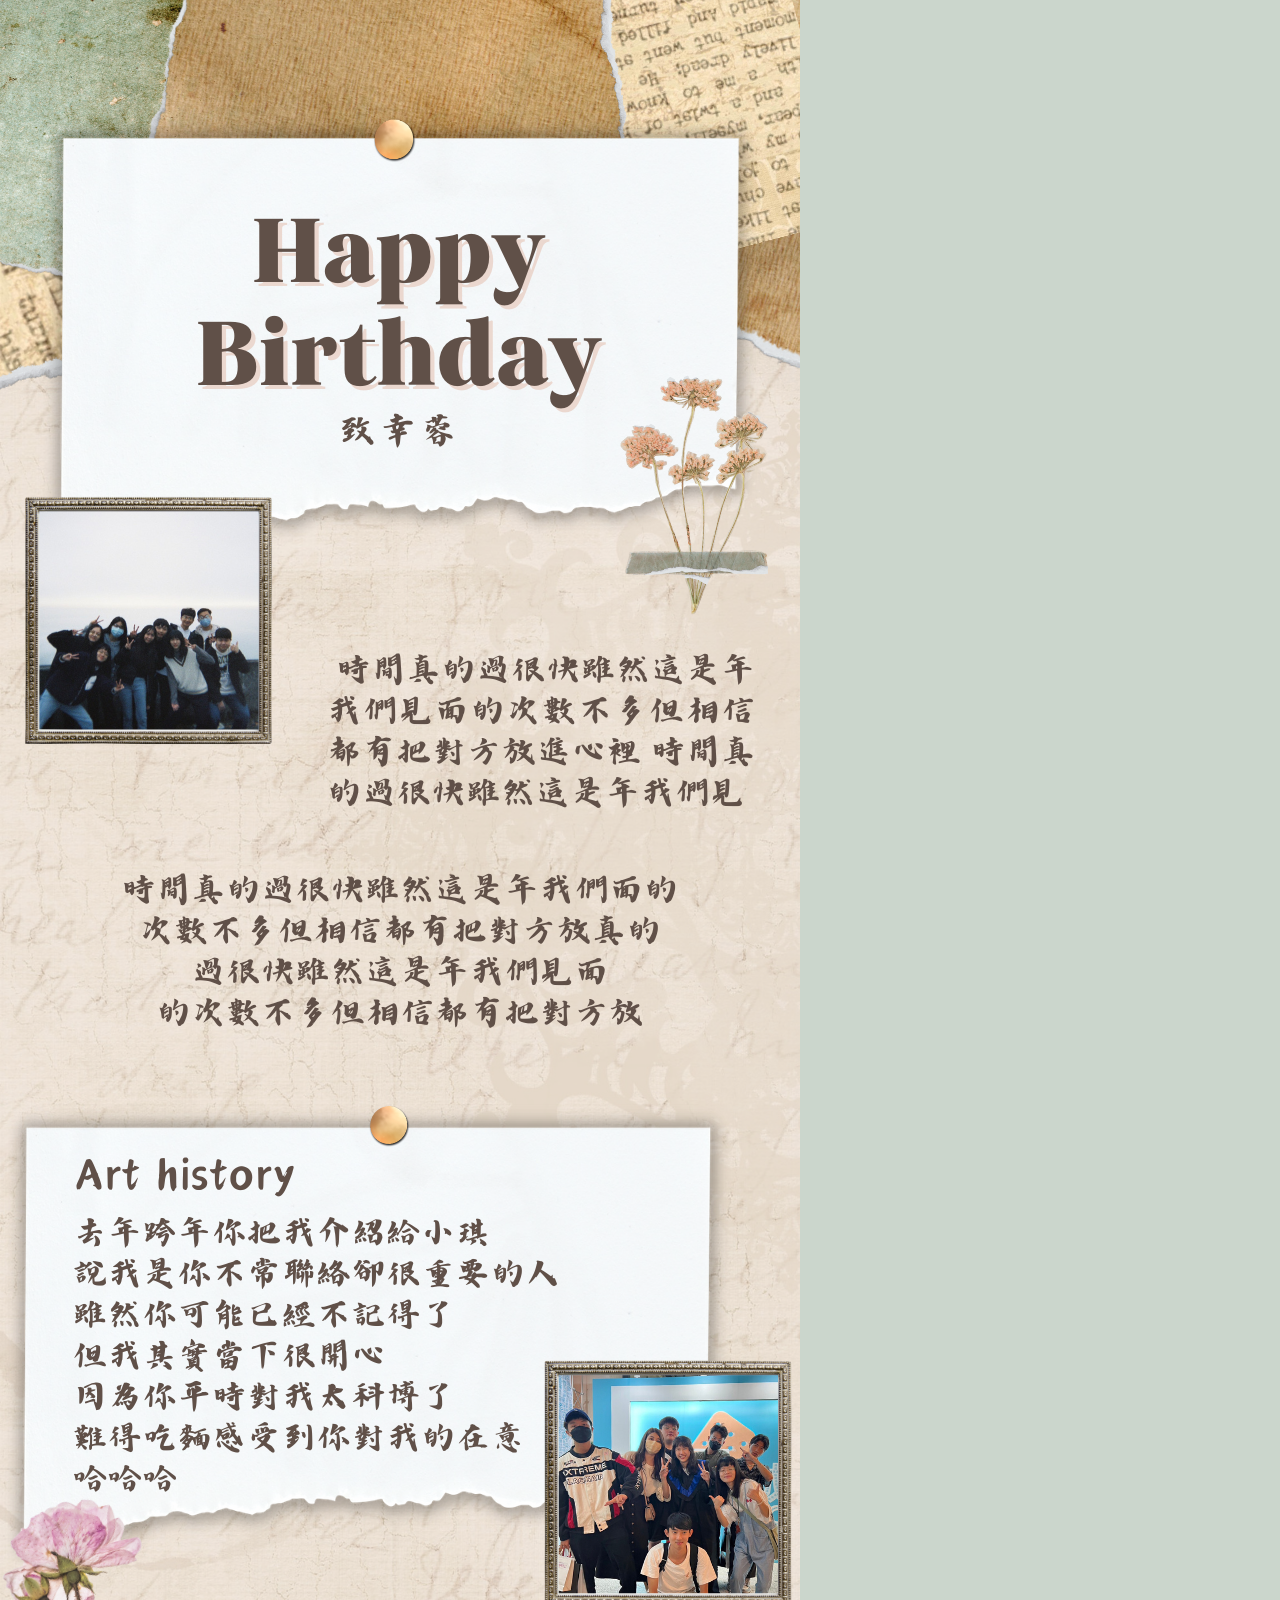
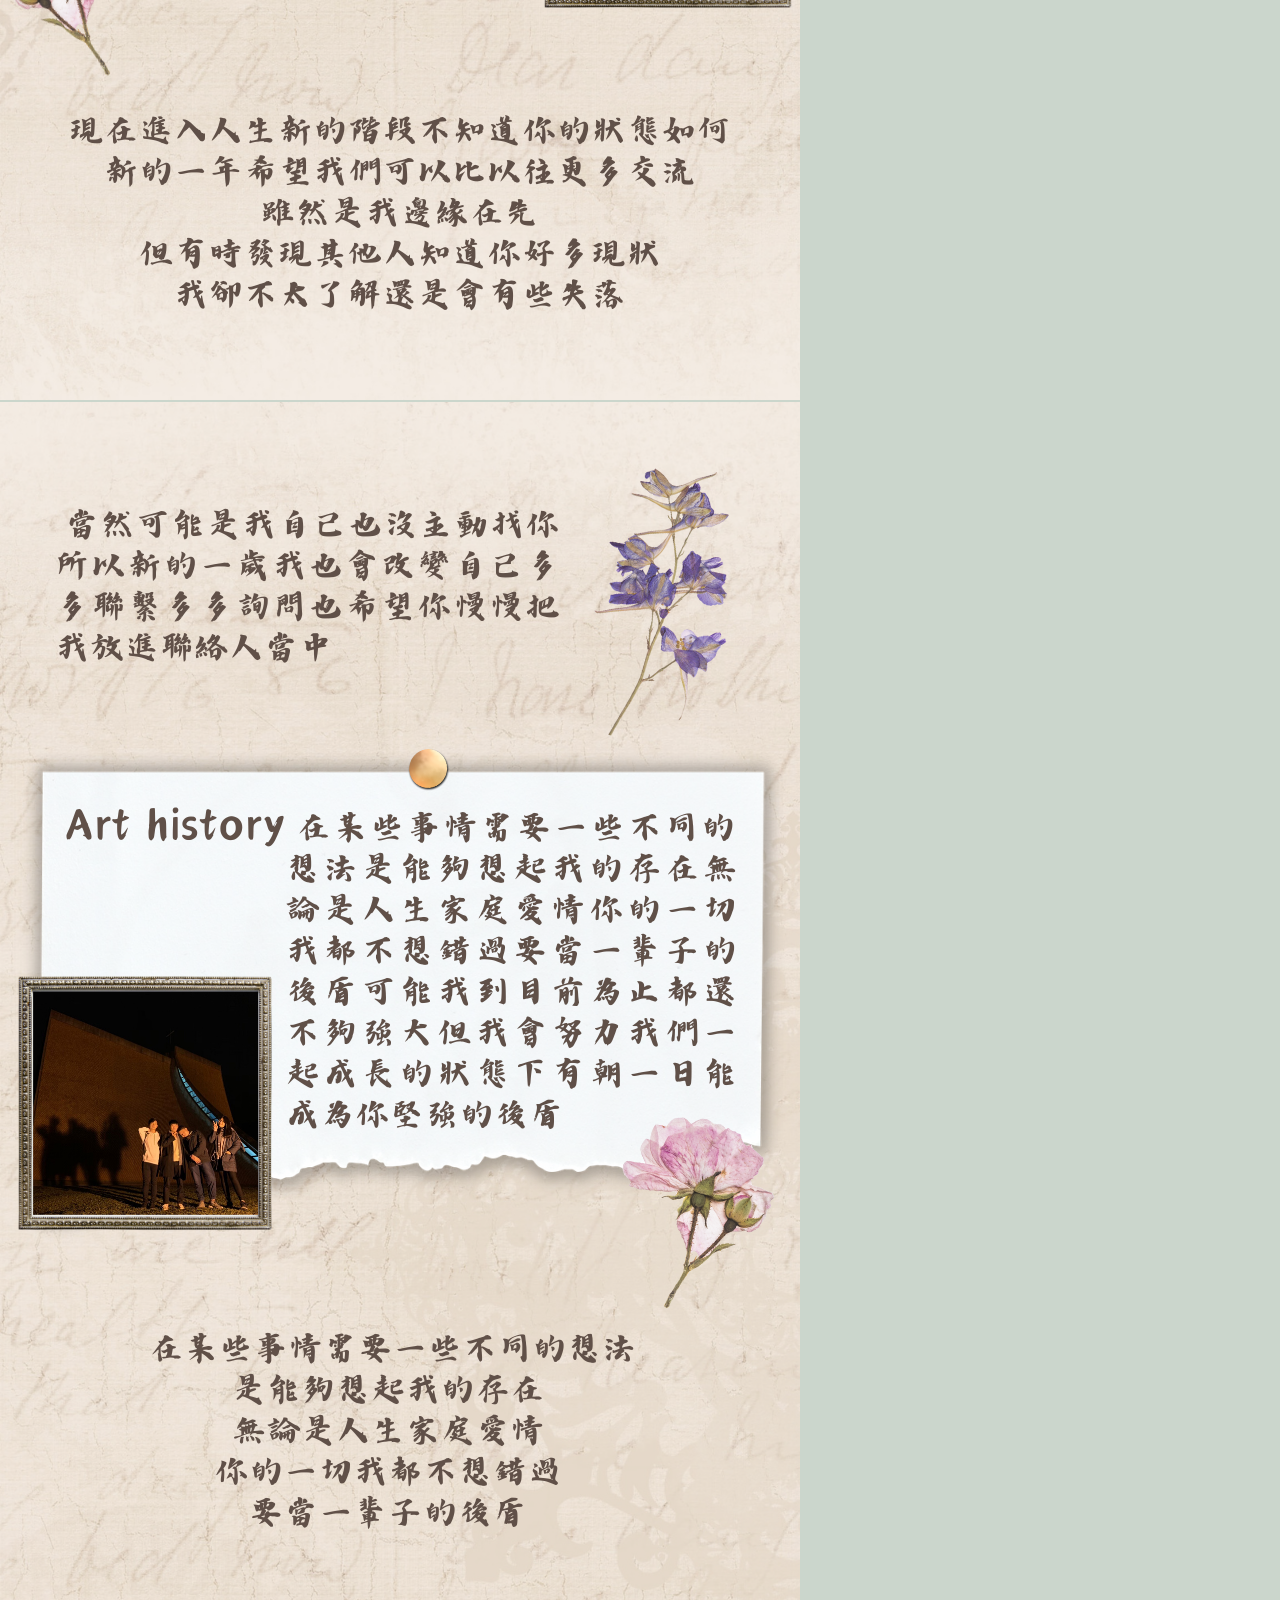
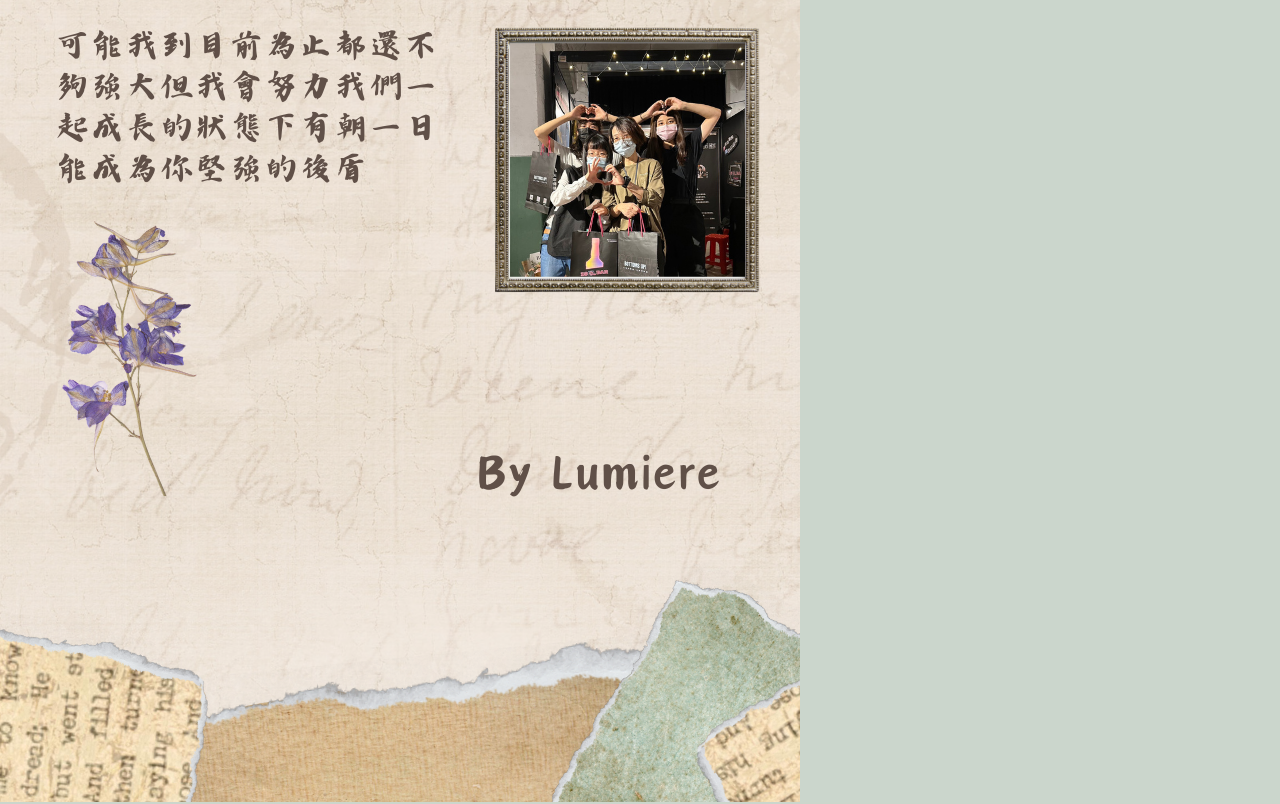
==== html/happybirthday.html @ ceff7206 "Add files via upload" ====
<!DOCTYPE html>
<html lang="en">
<head>
    <meta charset="UTF-8">
    <meta name="viewport" content="width=device-width, initial-scale=1.0">
    <title>生日快樂！</title>
    <link rel="stylesheet" href="../css/style.css">
</head>
<body>
    <div class="a35">
        <img src="../image/2.png" alt="">
        <img src="../image/3.png" alt="">
    </div>
</body>
</html>
---- css/style.css ----
@import url('https://fonts.googleapis.com/css2?family=Ma+Shan+Zheng&display=swap');
*{
    margin: 0;
	padding: 0;
	box-sizing: border-box;
	scroll-behavior: smooth;
	text-decoration: none;
	list-style: none;
    background-color: #cbd6cc;
    font-family: 'Ma Shan Zheng', cursive;
}
.main a{
    display: block;
	width: 320px;
	height: 200px;
	background-color: #849c92;
	position: absolute;
	left: 50%;
	top: 50%;
	-webkit-transform: translate(-50%,-50%);
	    -ms-transform: translate(-50%,-50%);
	        transform: translate(-50%,-50%);
    border-radius: 8px;
    box-shadow: 0px 0px 25px #687b73;
    overflow: hidden;
}
.main a .top{
    width: 320px;
    height: 40px;
    background-color: #e8ede5;
    position: relative;
}
.main a .top::after{
    content: '';
    width: 0;
    height: 0;
    display: block;
    border-left: 160px solid transparent;
    border-top: 100px solid #e8ede5;
    border-right: 160px solid transparent;
    position: absolute;
    bottom: -99px;
    left: 0;
}
/* happybirthday */
.a35{
    width: 100%;
}
.a35 img{
    object-fit:cover
}
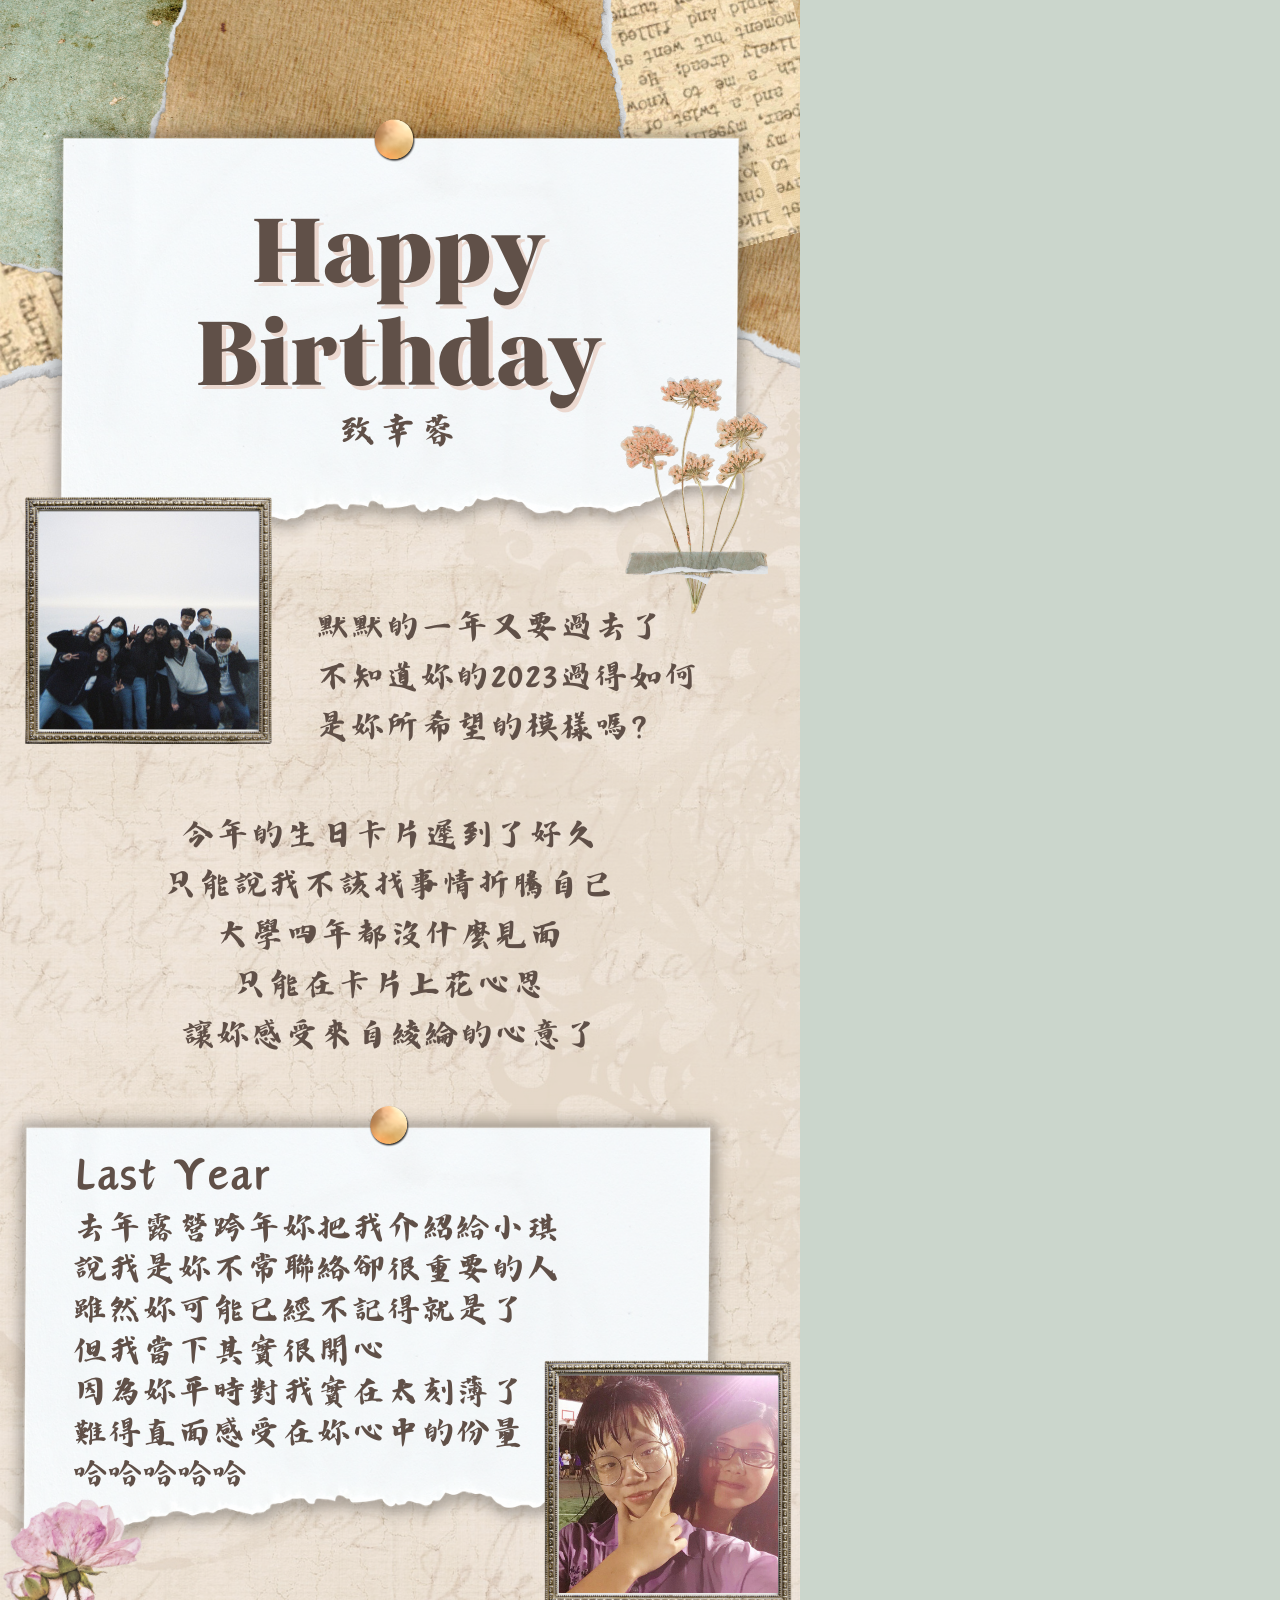
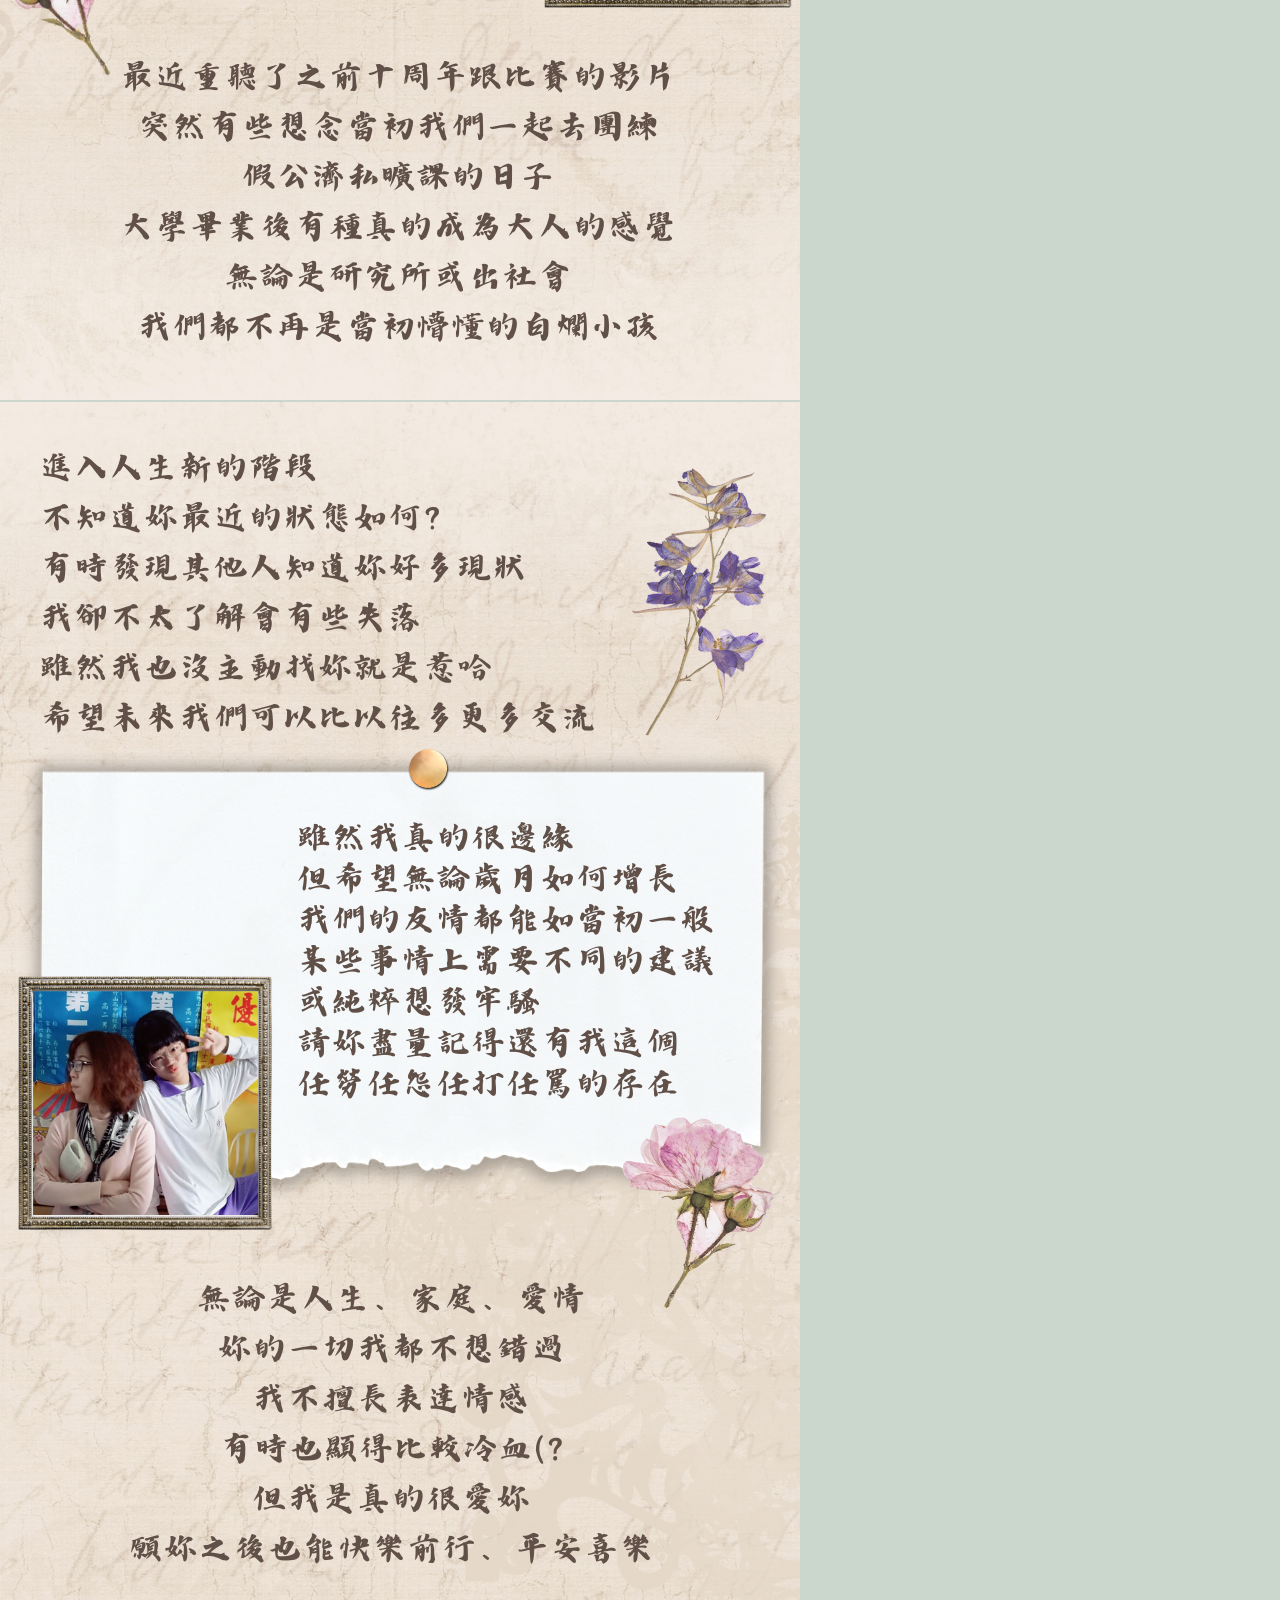
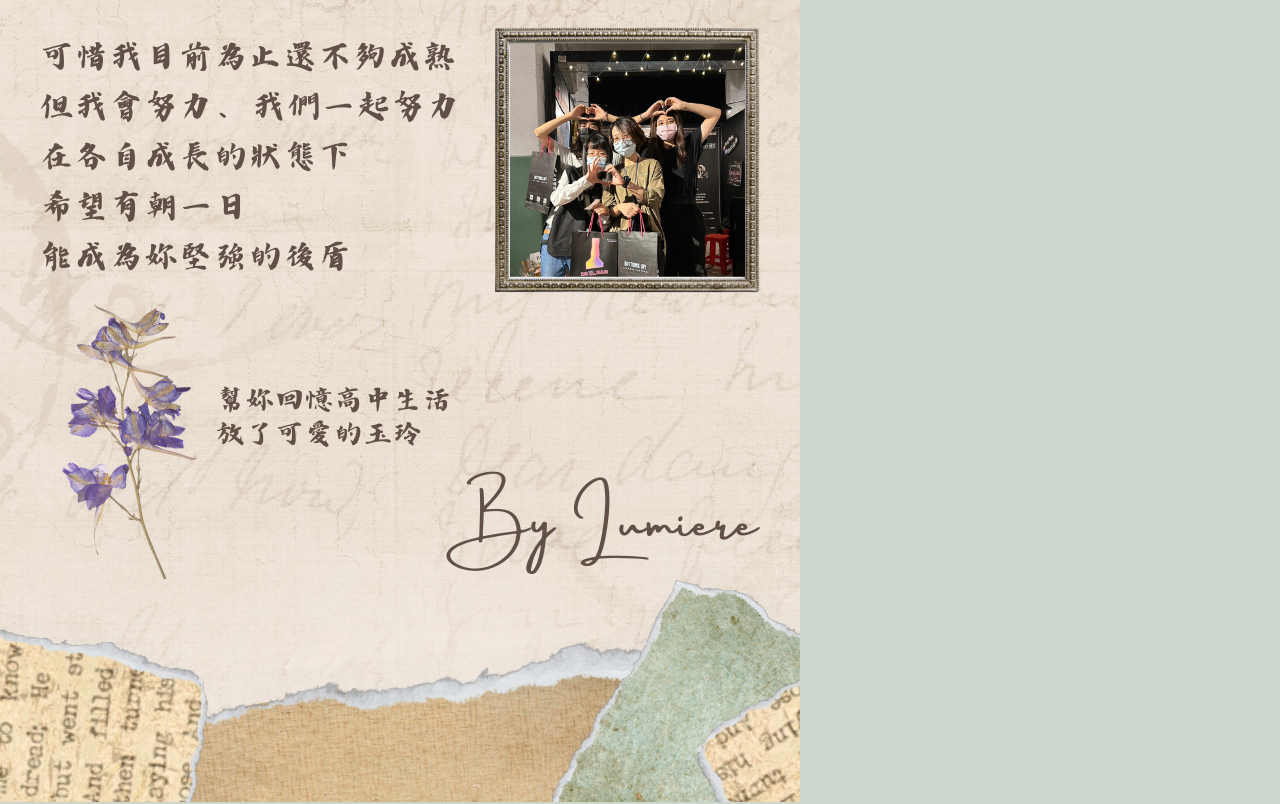
==== commit cf45c684: "Update happybirthday.html" ====
--- a/html/happybirthday.html
+++ b/html/happybirthday.html
@@ -8,8 +8,8 @@
 </head>
 <body>
     <div class="a35">
-        <img src="../image/2.png" alt="">
-        <img src="../image/3.png" alt="">
+        <img src="../image/4.png" alt="">
+        <img src="../image/5.png" alt="">
     </div>
 </body>
-</html>+</html>
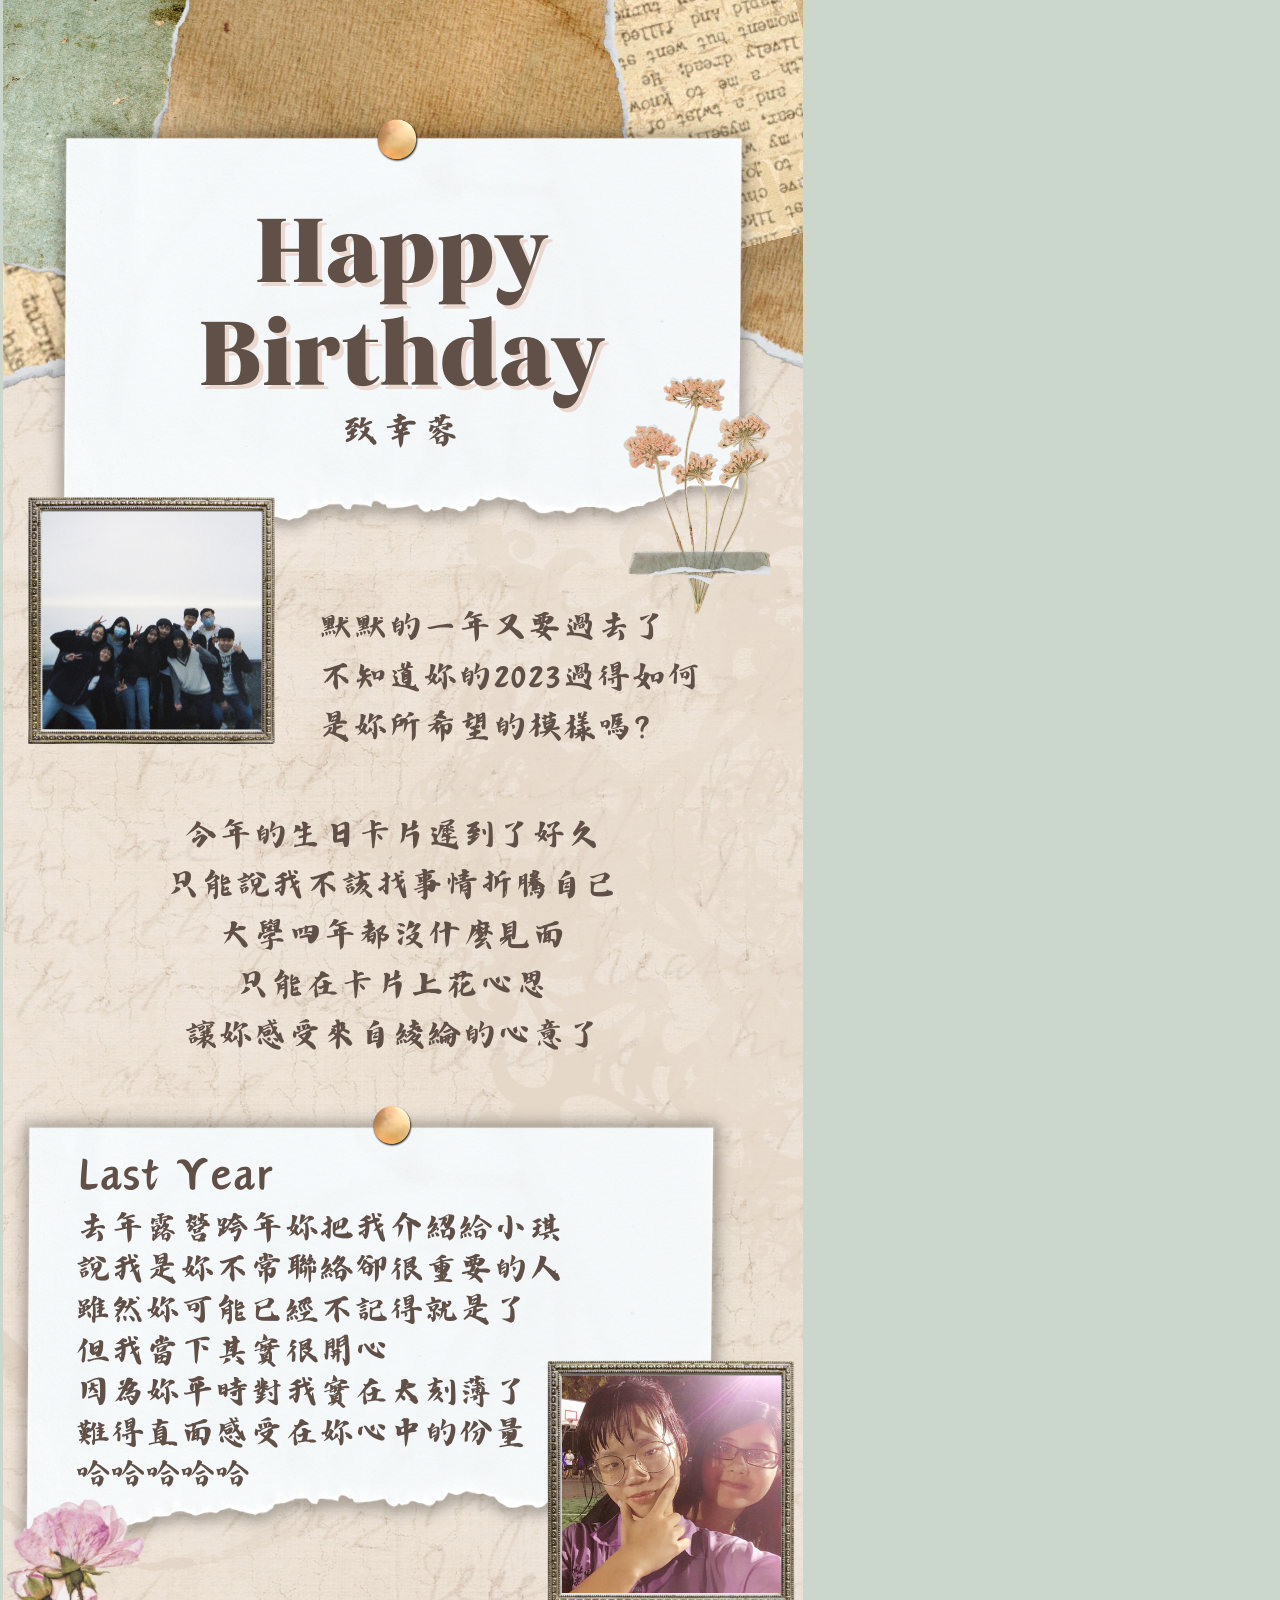
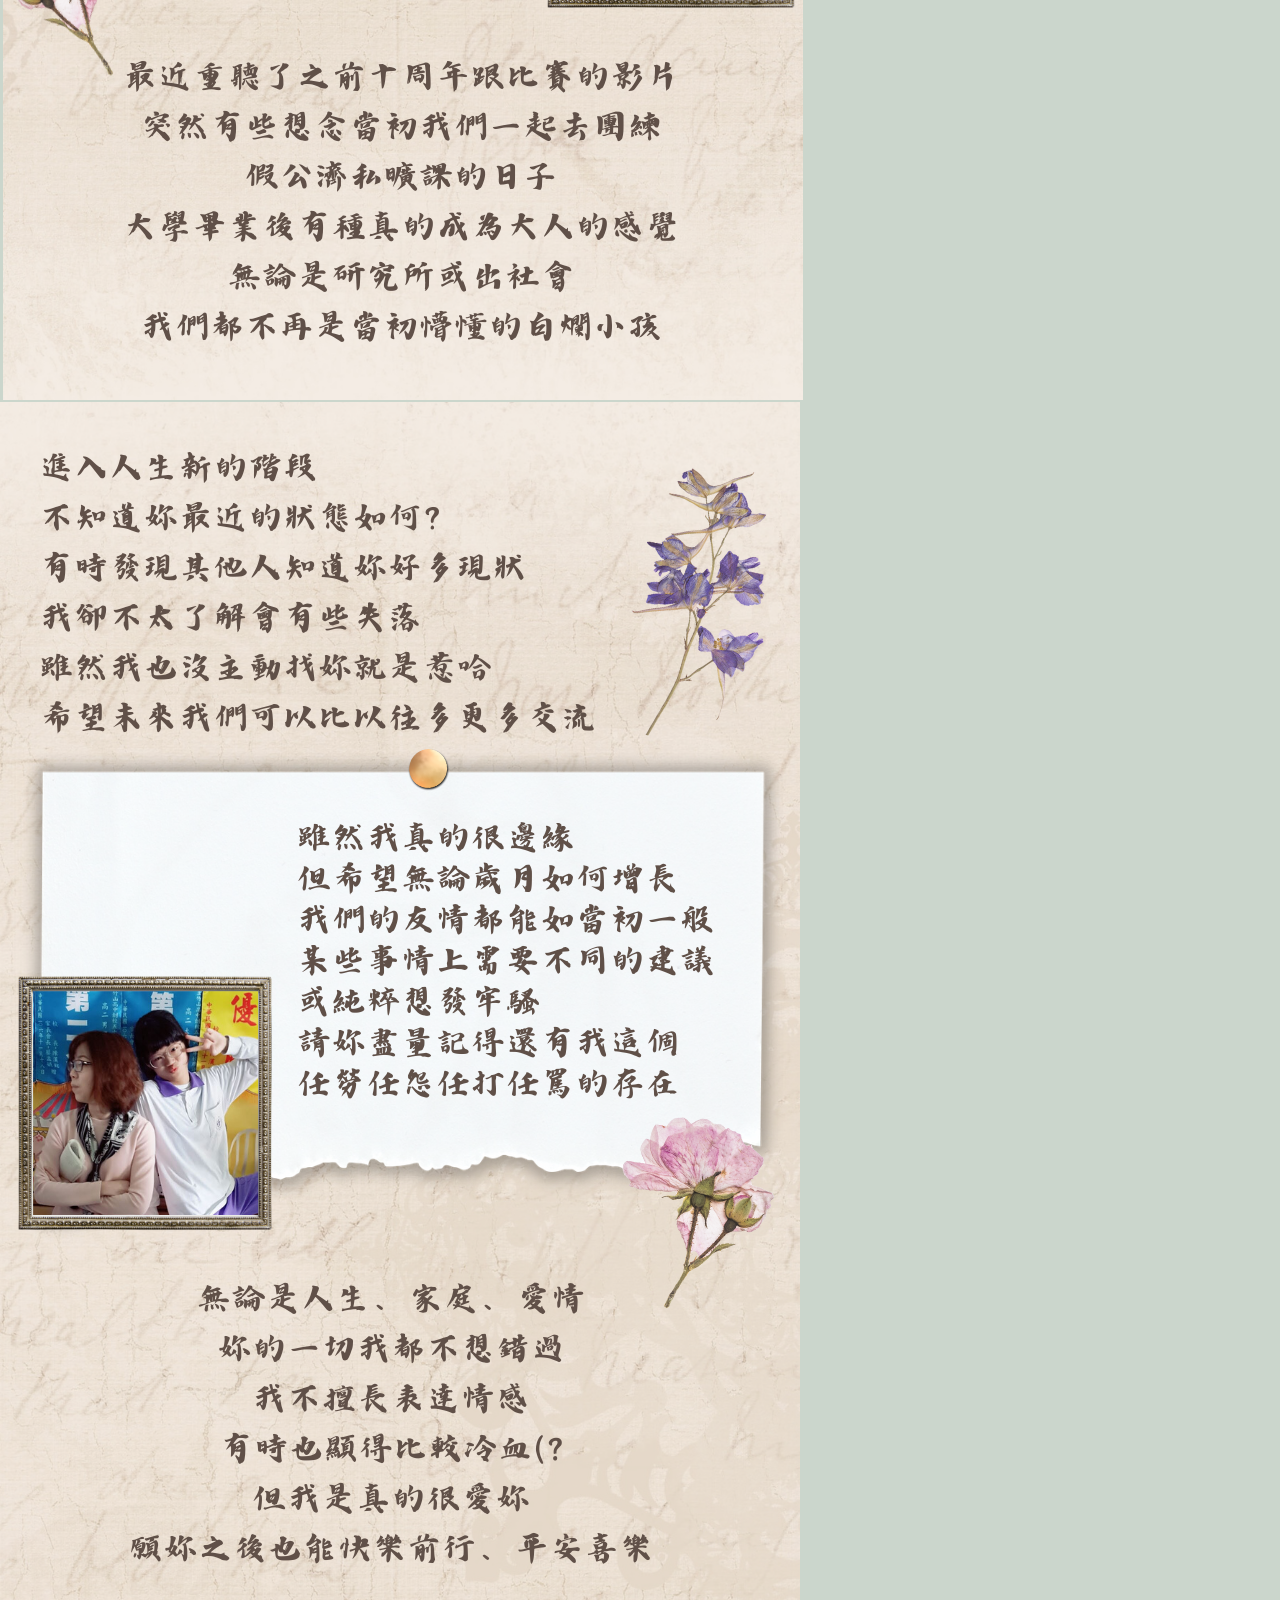
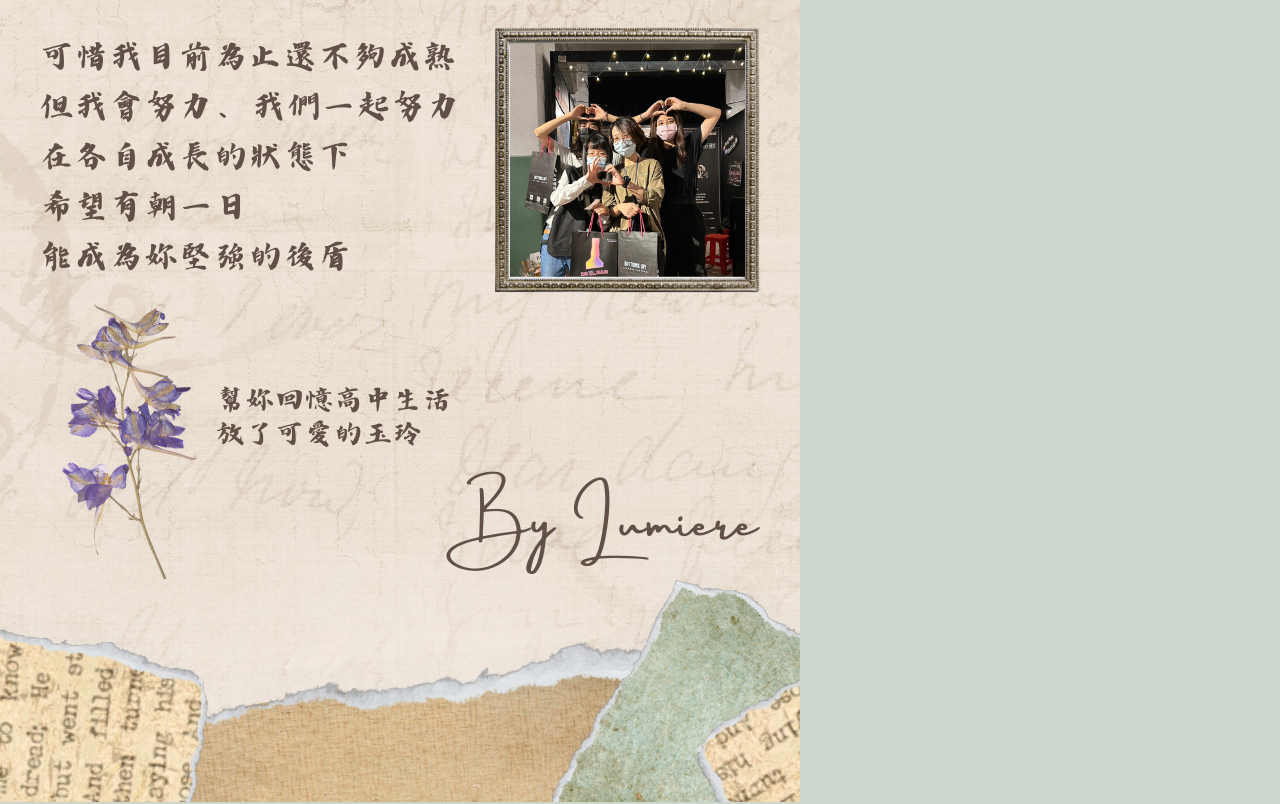
==== commit c7df661c: "Update happybirthday.html" ====
--- a/html/happybirthday.html
+++ b/html/happybirthday.html
@@ -8,8 +8,29 @@
 </head>
 <body>
     <div class="a35">
-        <img src="../image/4.png" alt="">
-        <img src="../image/5.png" alt="">
+        <img class="bg1" src="../image/bg.jpg" alt="">
+        <img class="first" src="../image/4.png" alt="">
+        <img class="first" src="../image/5.png" alt="">
+        <img class="first" src="../image/6.png" alt="">
+        <img class="first" src="../image/7.png" alt="">
+        <img class="first" src="../image/8.png" alt="">
+        <img class="first" src="../image/9.png" alt="">
+        <img class="first" src="../image/10.png" alt="">
+        <img class="first" src="../image/11.png" alt="">
+        <img class="first" src="../image/12.png" alt="">
+        <img class="first" src="../image/13.png" alt="">
+        <img class="second" src="../image/15.png" alt="">
+        <img class="second" src="../image/16.png" alt="">
+        <img class="second" src="../image/17.png" alt="">
+        <img class="second" src="../image/18.png" alt="">
+        <img class="second" src="../image/19.png" alt="">
+        <img class="second" src="../image/20.png" alt="">
+        <img class="second" src="../image/21.png" alt="">
+        <img class="second" src="../image/22.png" alt="">
+        <img class="second" src="../image/23.png" alt="">
+        <img class="second" src="../image/24.png" alt="">
+        <img class="second" src="../image/25.png" alt="">
+        <img class="second" src="../image/26.png" alt="">
     </div>
 </body>
 </html>
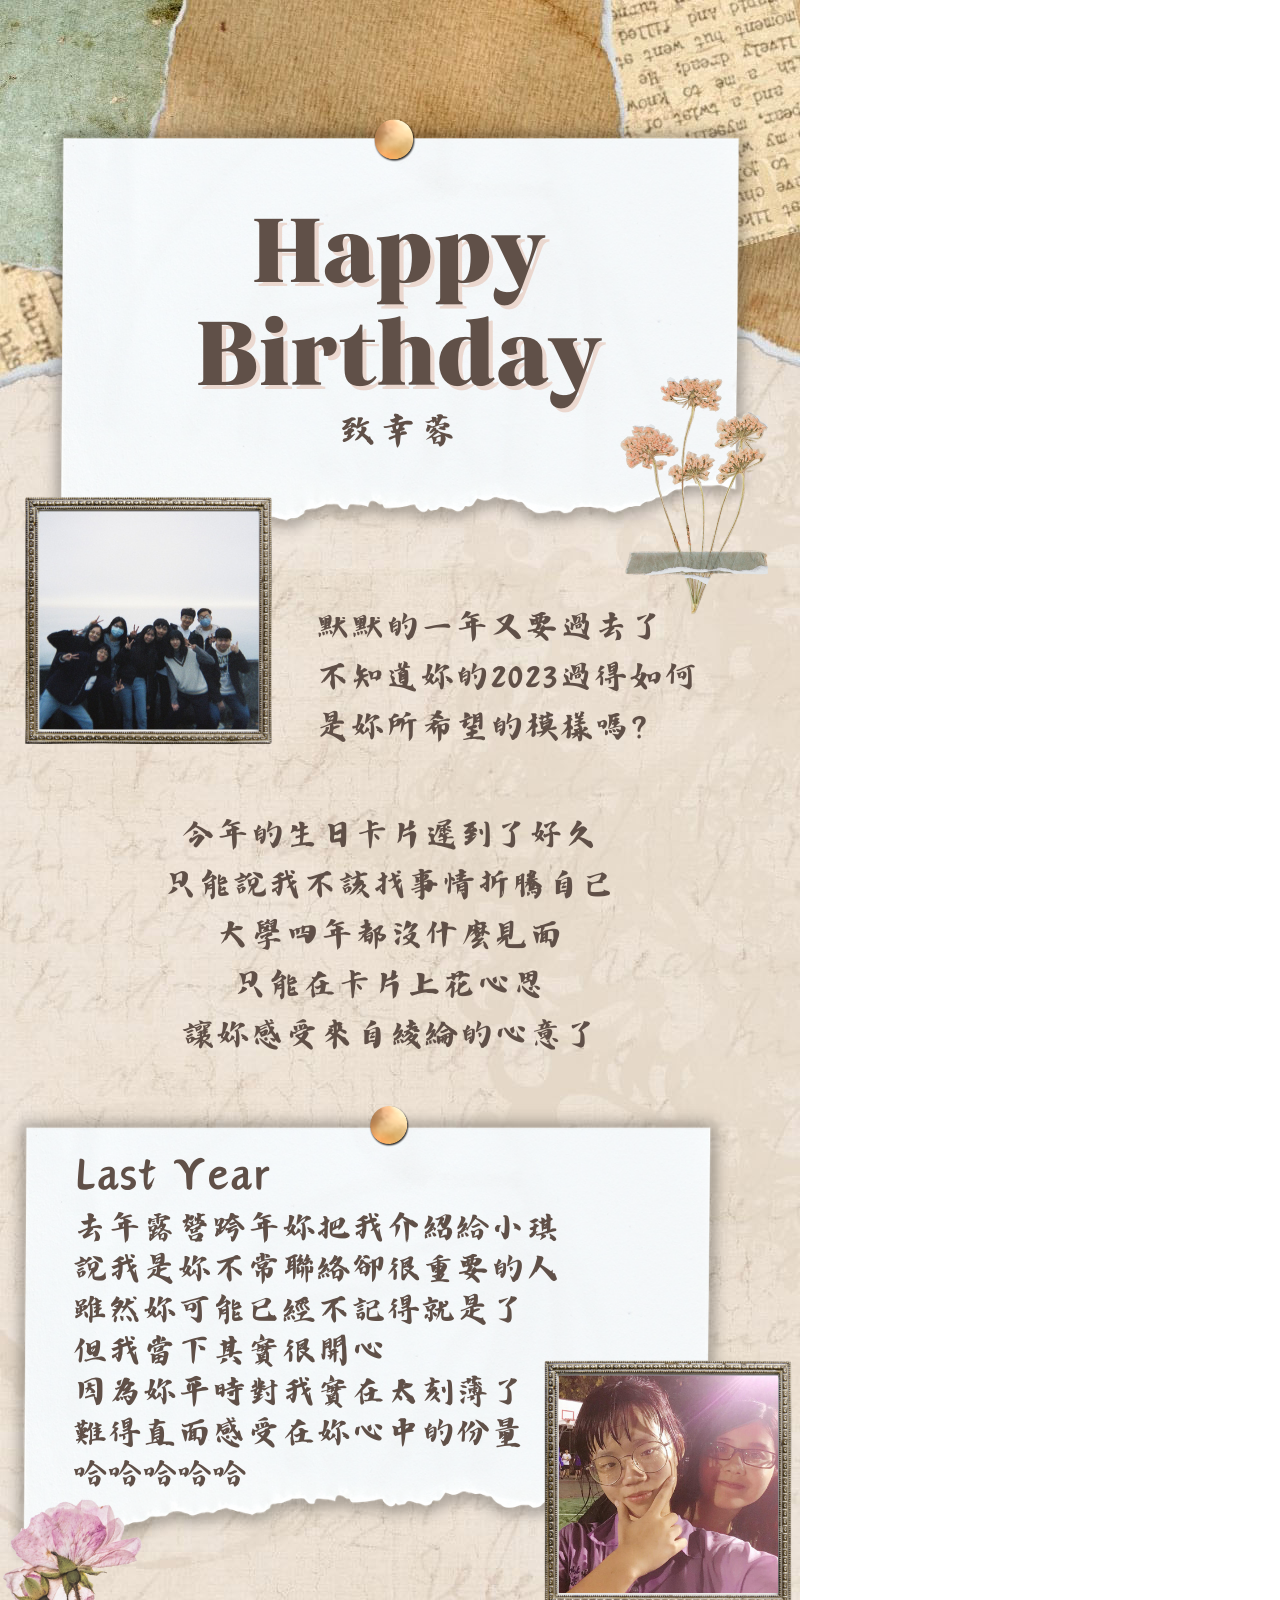
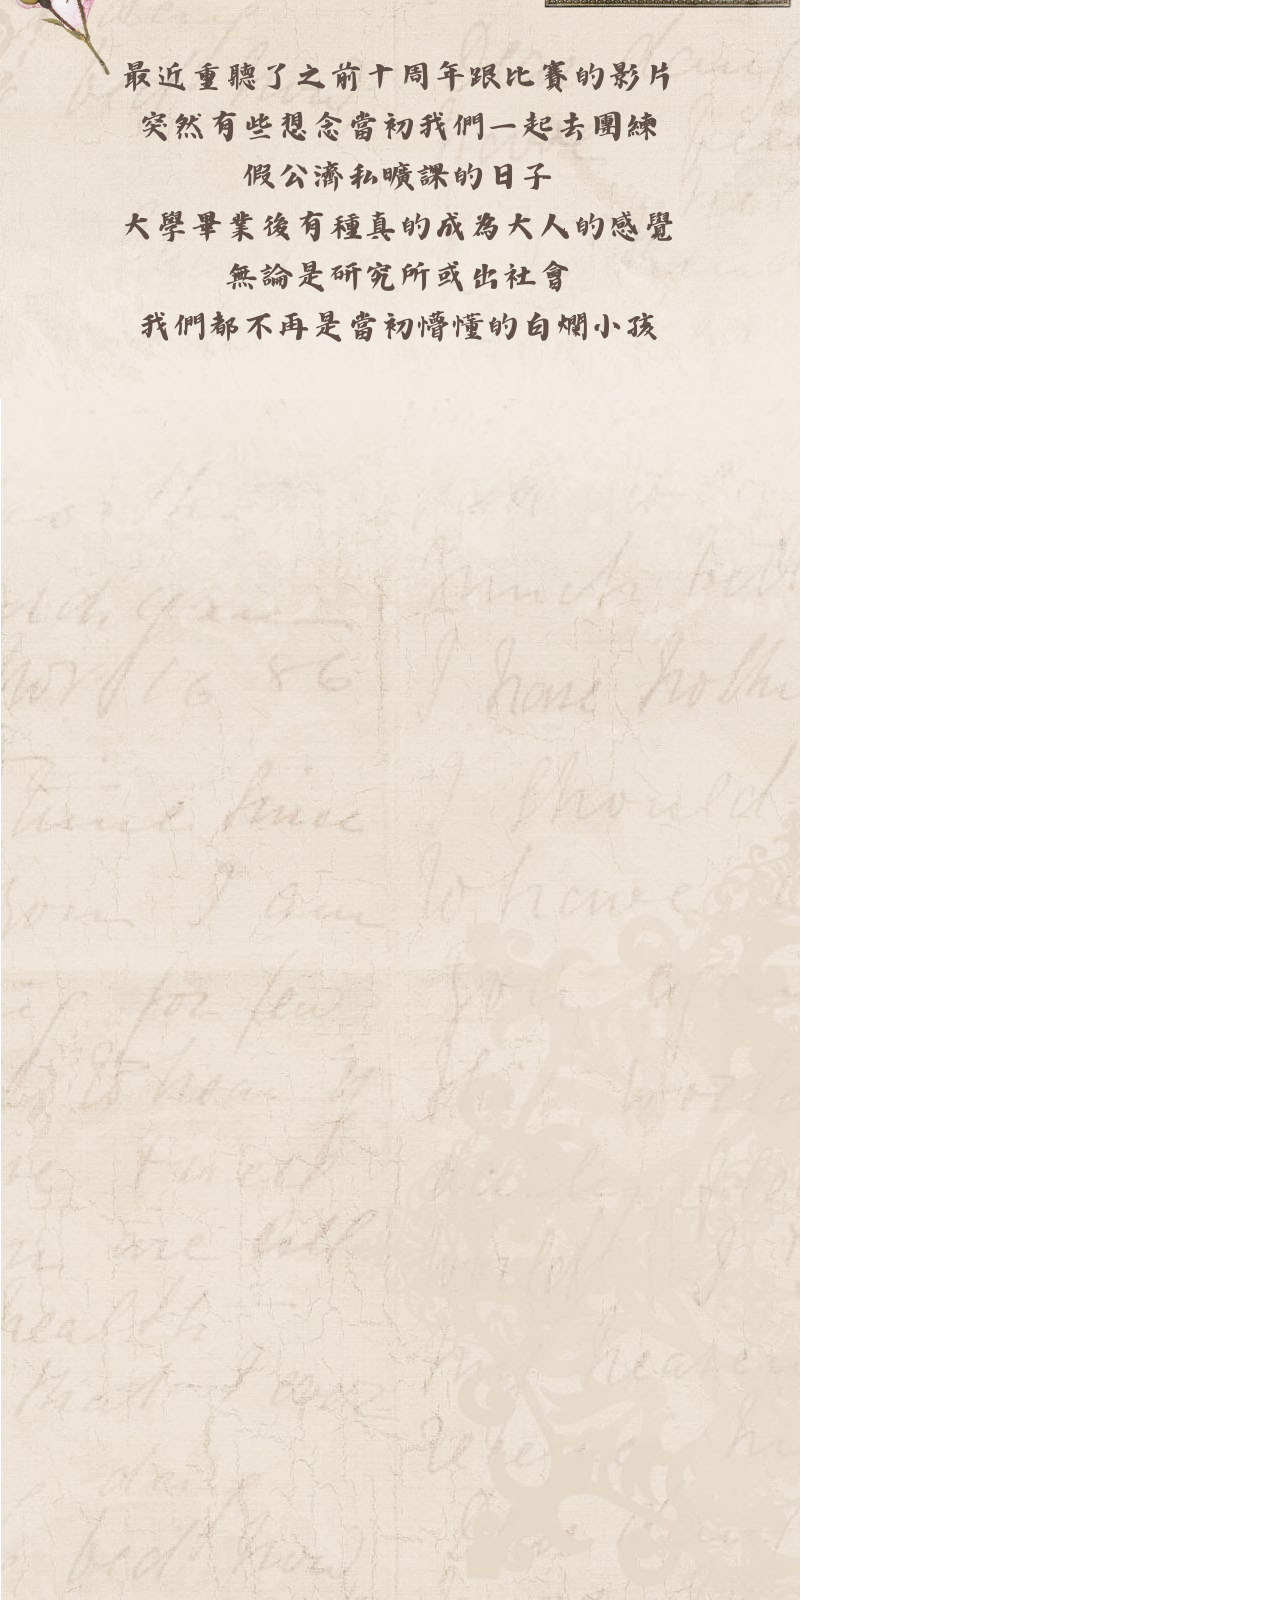
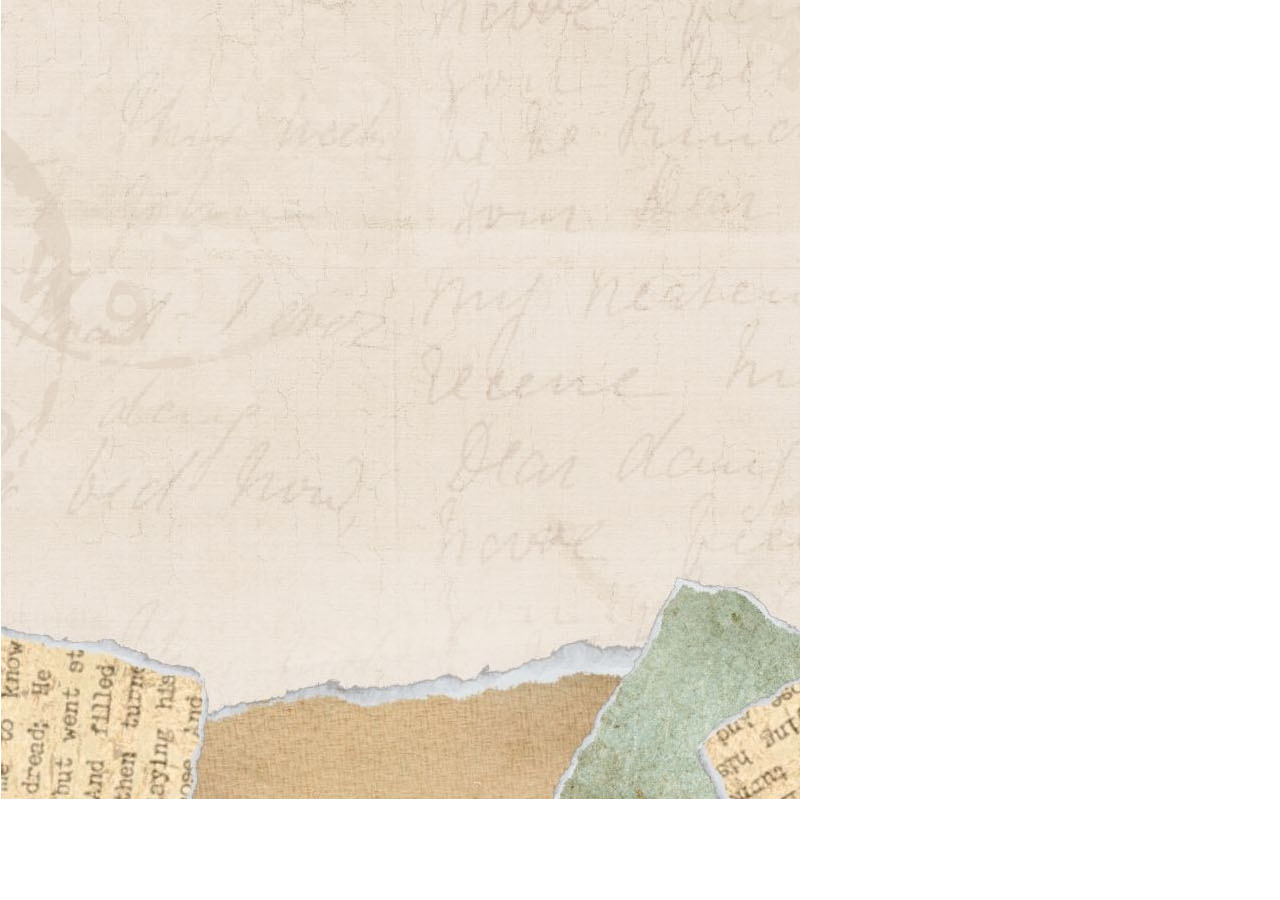
==== commit 1f4b649c: "Update happybirthday.html" ====
--- a/html/happybirthday.html
+++ b/html/happybirthday.html
@@ -5,32 +5,47 @@
     <meta name="viewport" content="width=device-width, initial-scale=1.0">
     <title>生日快樂！</title>
     <link rel="stylesheet" href="../css/style.css">
+    <link href="https://unpkg.com/aos@2.3.1/dist/aos.css" rel="stylesheet">
+    <script src="https://unpkg.com/aos@2.3.1/dist/aos.js"></script>
 </head>
 <body>
     <div class="a35">
         <img class="bg1" src="../image/bg.jpg" alt="">
-        <img class="first" src="../image/4.png" alt="">
-        <img class="first" src="../image/5.png" alt="">
-        <img class="first" src="../image/6.png" alt="">
-        <img class="first" src="../image/7.png" alt="">
-        <img class="first" src="../image/8.png" alt="">
-        <img class="first" src="../image/9.png" alt="">
-        <img class="first" src="../image/10.png" alt="">
-        <img class="first" src="../image/11.png" alt="">
-        <img class="first" src="../image/12.png" alt="">
-        <img class="first" src="../image/13.png" alt="">
-        <img class="second" src="../image/15.png" alt="">
-        <img class="second" src="../image/16.png" alt="">
-        <img class="second" src="../image/17.png" alt="">
-        <img class="second" src="../image/18.png" alt="">
-        <img class="second" src="../image/19.png" alt="">
-        <img class="second" src="../image/20.png" alt="">
-        <img class="second" src="../image/21.png" alt="">
-        <img class="second" src="../image/22.png" alt="">
-        <img class="second" src="../image/23.png" alt="">
-        <img class="second" src="../image/24.png" alt="">
-        <img class="second" src="../image/25.png" alt="">
-        <img class="second" src="../image/26.png" alt="">
+        <img data-aos="fade-up" data-aos-duration="300" class="first" src="../image/4.png" alt="">
+        <img data-aos="fade-up" data-aos-duration="500" class="first" src="../image/5.png" alt="">
+        <img data-aos="fade-up" data-aos-duration="700" class="first" src="../image/6.png" alt="">
+        <img data-aos="fade-up" data-aos-duration="1000" class="first" src="../image/7.png" alt="">
+        <img data-aos="fade-up" data-aos-duration="1200" class="first" src="../image/8.png" alt="">
+        <img data-aos="fade-up" data-aos-duration="1400" class="first" src="../image/9.png" alt="">
+        <img data-aos="fade-up" data-aos-duration="1600" class="first" src="../image/10.png" alt="">
+        <img data-aos="fade-up" data-aos-duration="1800" class="first" src="../image/11.png" alt="">
+        <img data-aos="fade-up" data-aos-duration="2000" class="first" src="../image/12.png" alt="">
+        <img data-aos="fade-up" data-aos-duration="2200" class="first" src="../image/13.png" alt="">
+        <img data-aos="fade-up" data-aos-duration="300" class="second" src="../image/15.png" alt="">
+        <img data-aos="fade-up" data-aos-duration="300" class="second" src="../image/16.png" alt="">
+        <img data-aos="fade-up" data-aos-duration="300" class="second" src="../image/17.png" alt="">
+        <img data-aos="fade-up" data-aos-duration="300" class="second" src="../image/18.png" alt="">
+        <img data-aos="fade-up" data-aos-duration="300" class="second" src="../image/19.png" alt="">
+        <img data-aos="fade-up" data-aos-duration="300" class="second" src="../image/20.png" alt="">
+        <img data-aos="fade-up" class="second" src="../image/21.png" alt="">
+        <img data-aos="fade-up" data-aos-duration="300" class="second" src="../image/22.png" alt="">
+        <img data-aos="fade-up" data-aos-duration="300" class="second" src="../image/23.png" alt="">
+        <img data-aos="fade-up" data-aos-duration="300" class="second" src="../image/24.png" alt="">
+        <img data-aos="fade-up" data-aos-duration="300" class="second" src="../image/25.png" alt="">
+        <img data-aos="fade-up" data-aos-duration="300" class="second" src="../image/26.png" alt="">
     </div>
+    <script>
+        AOS.init();
+        AOS.refresh();
+        document.addEventListener('aos:in', ({ detail }) => {
+        console.log('animated in', detail);
+        // ...
+        });
+
+        document.addEventListener('aos:out', ({ detail }) => {
+        console.log('animated out', detail);
+        // ...
+        });
+    </script>
 </body>
 </html>
--- a/css/style.css
+++ b/css/style.css
@@ -6,46 +6,50 @@
 	scroll-behavior: smooth;
 	text-decoration: none;
 	list-style: none;
-    background-color: #cbd6cc;
     font-family: 'Ma Shan Zheng', cursive;
-}
-.main a{
-    display: block;
-	width: 320px;
-	height: 200px;
-	background-color: #849c92;
-	position: absolute;
-	left: 50%;
-	top: 50%;
-	-webkit-transform: translate(-50%,-50%);
-	    -ms-transform: translate(-50%,-50%);
-	        transform: translate(-50%,-50%);
-    border-radius: 8px;
-    box-shadow: 0px 0px 25px #687b73;
-    overflow: hidden;
-}
-.main a .top{
-    width: 320px;
-    height: 40px;
-    background-color: #e8ede5;
     position: relative;
 }
-.main a .top::after{
-    content: '';
-    width: 0;
-    height: 0;
-    display: block;
-    border-left: 160px solid transparent;
-    border-top: 100px solid #e8ede5;
-    border-right: 160px solid transparent;
+.a35 .bg{
     position: absolute;
-    bottom: -99px;
+    top: 0;
     left: 0;
+    width: 100%;
+}
+/* .a35 .a div{
+    position: absolute;
+    background-color: #fff;
+    width: 300px;
+    height: 150px;
+    top: 200px;
+    left: 200px;
+    z-index: 1000;
+} */
+.a36{
+    position: absolute;
+    top: 310px;
+    left: 125px;
+    width: 150px;
+    height: 120px;
 }
 /* happybirthday */
 .a35{
     width: 100%;
+    position: relative;
 }
-.a35 img{
-    object-fit:cover
-}+.a35 .bg1{
+    position: absolute;
+    top: 0;
+    left: 0;
+}
+.a35 .first{
+    position: absolute;
+    top: 0;
+    left: 0;
+    z-index: 1000;
+}
+.a35 .second{
+    position: absolute;
+    top: 2000px;
+    left: 0;
+    z-index: 1000;
+}
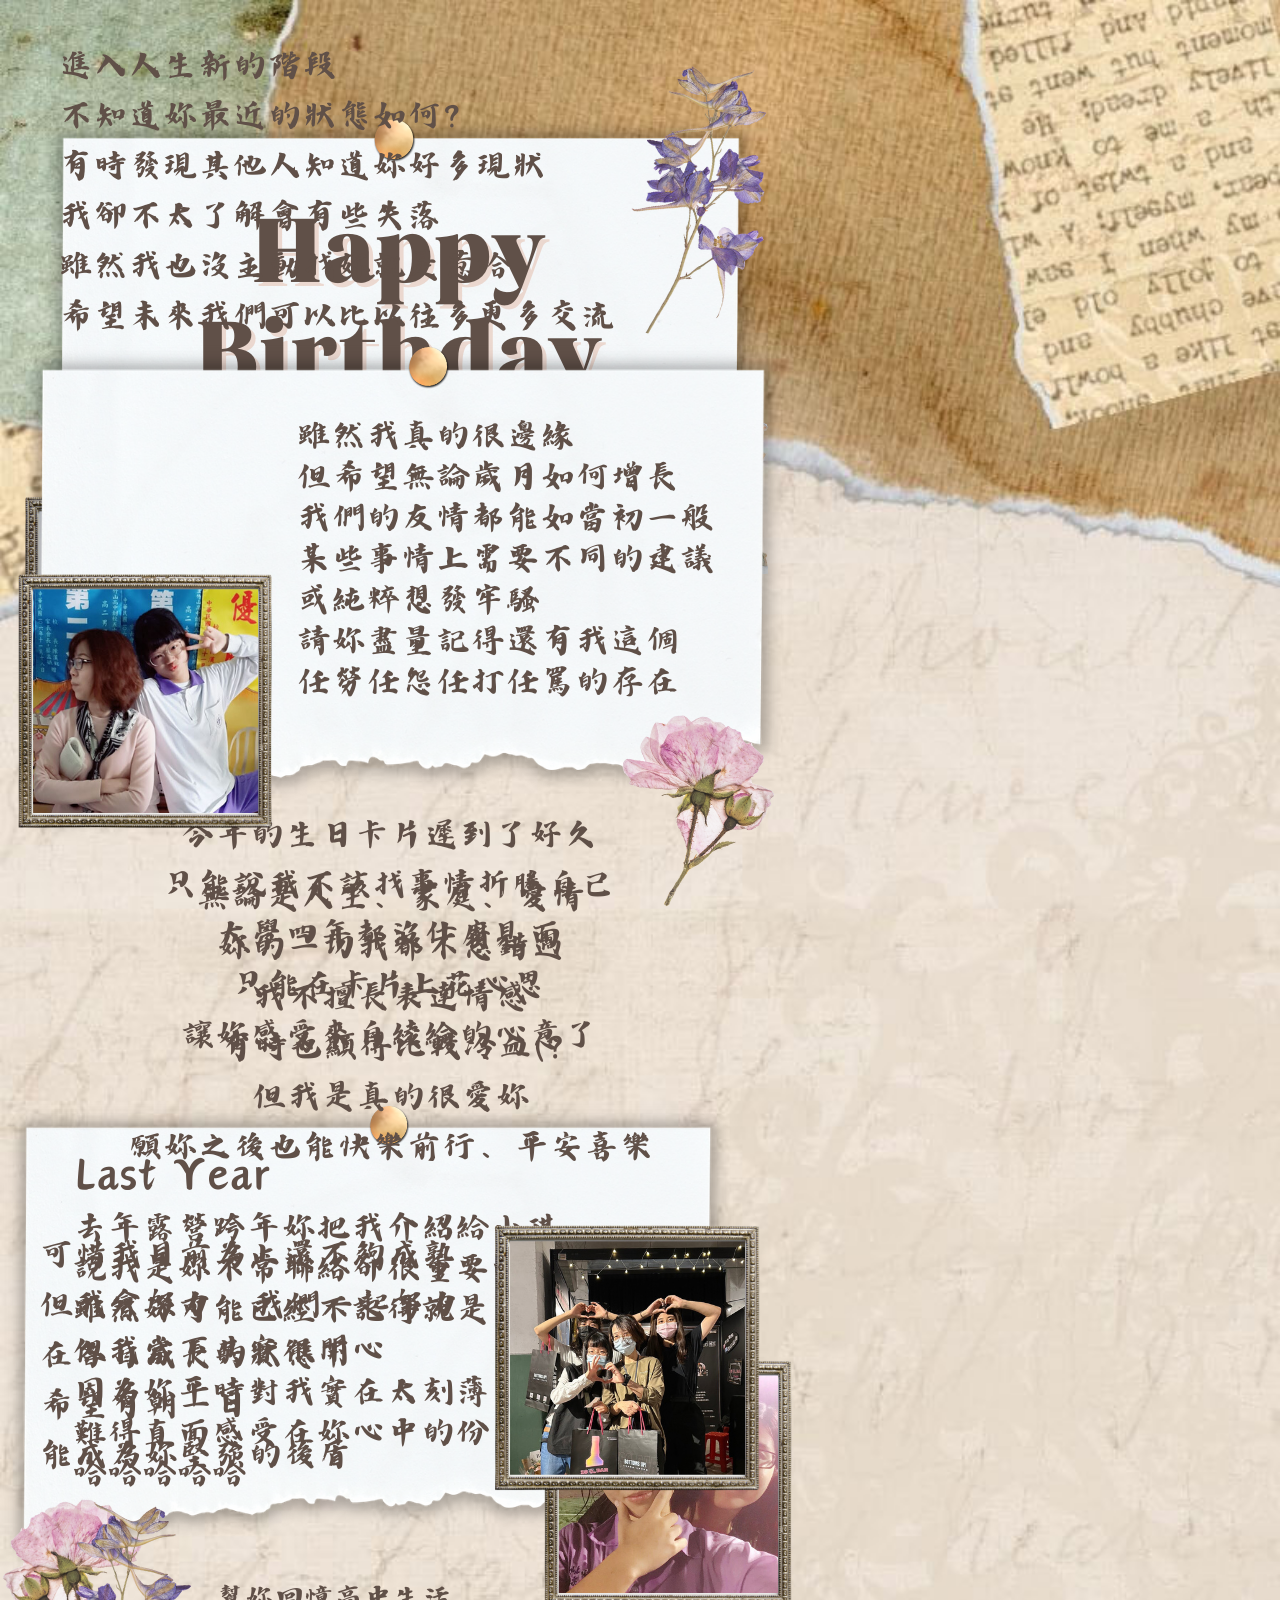
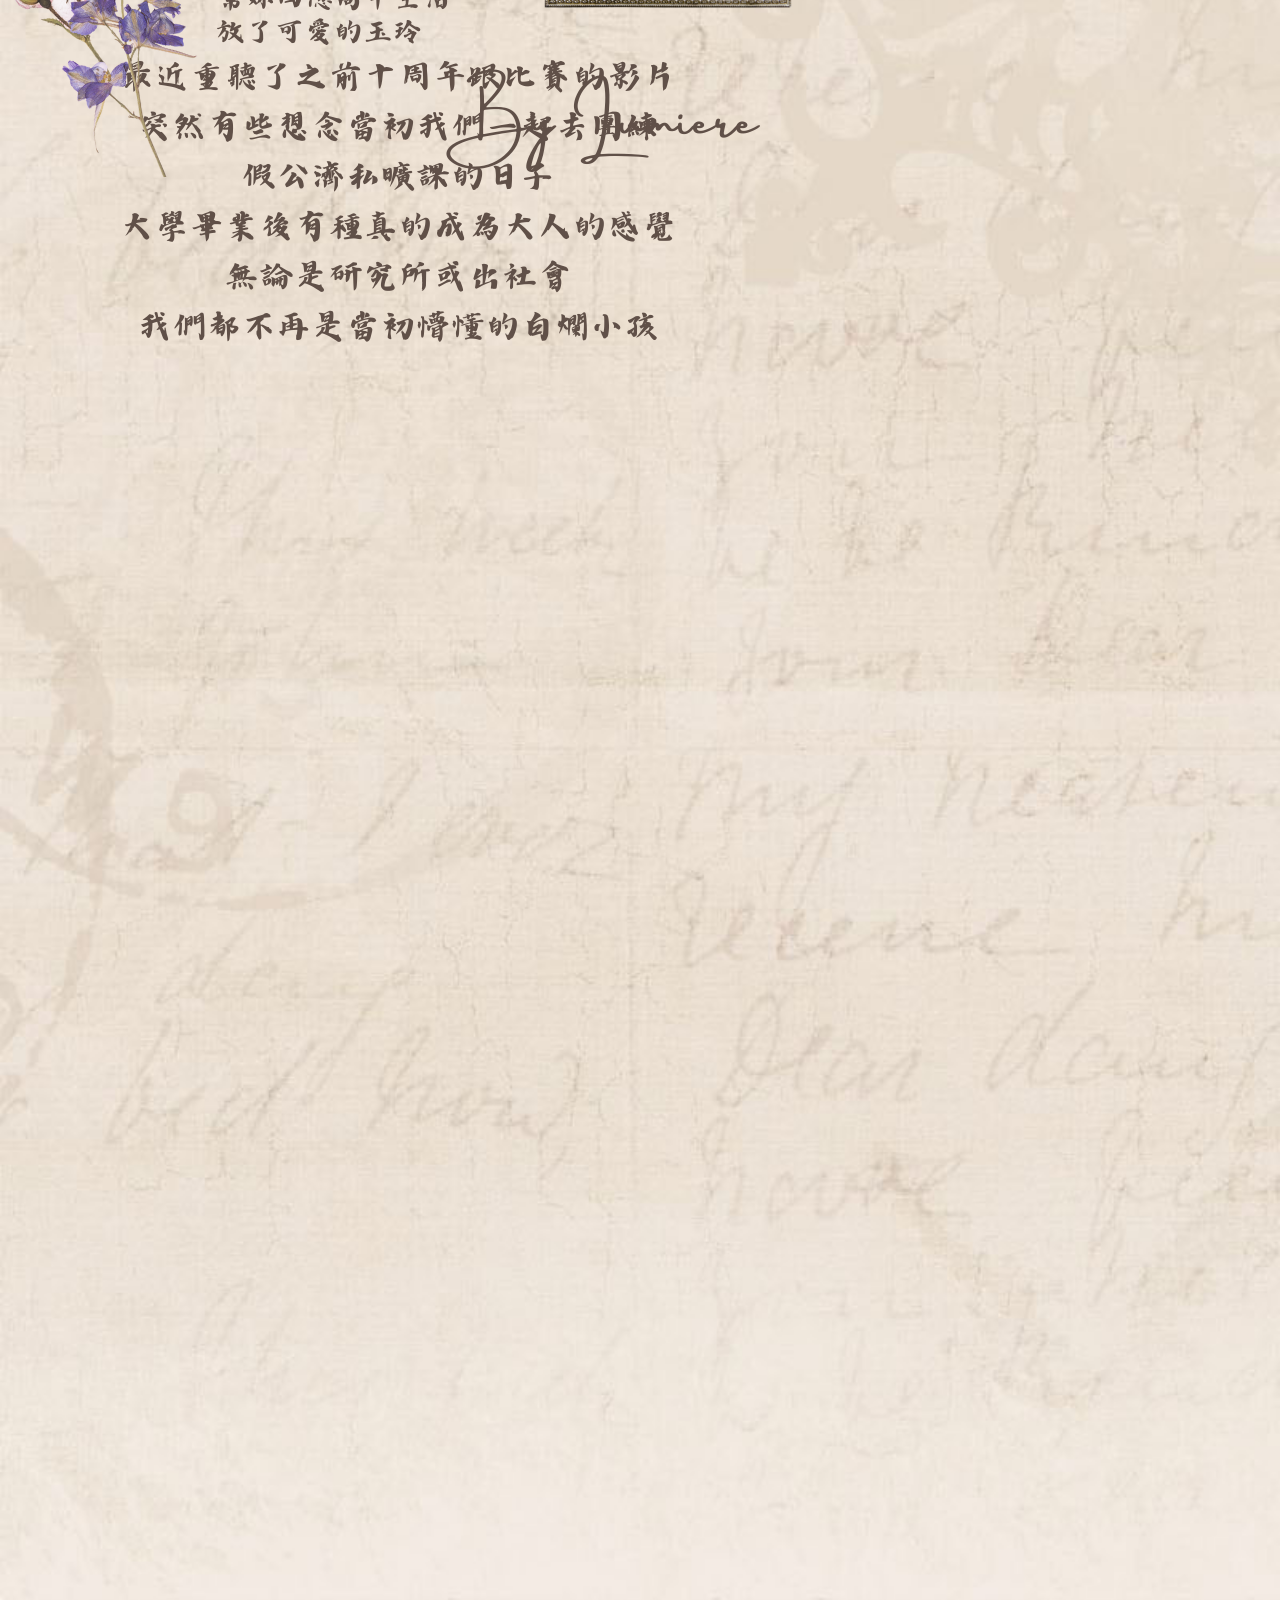
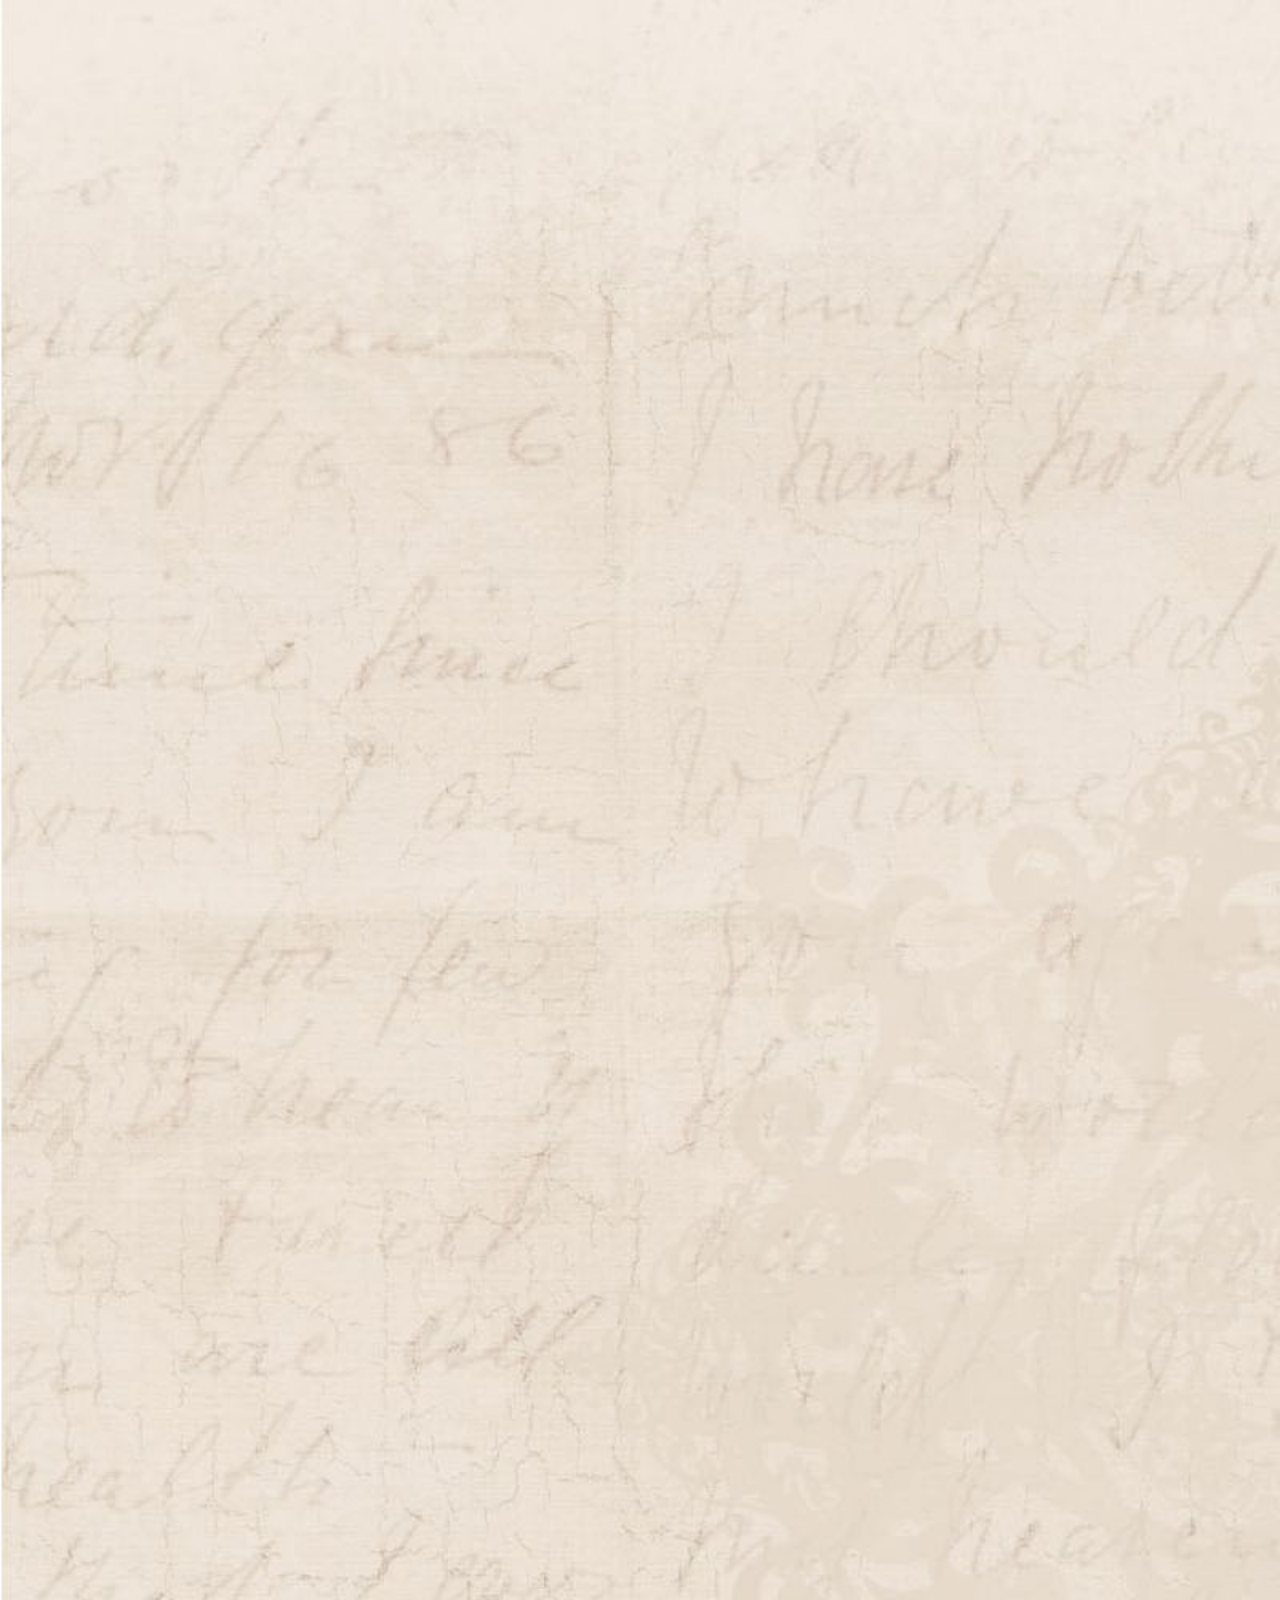
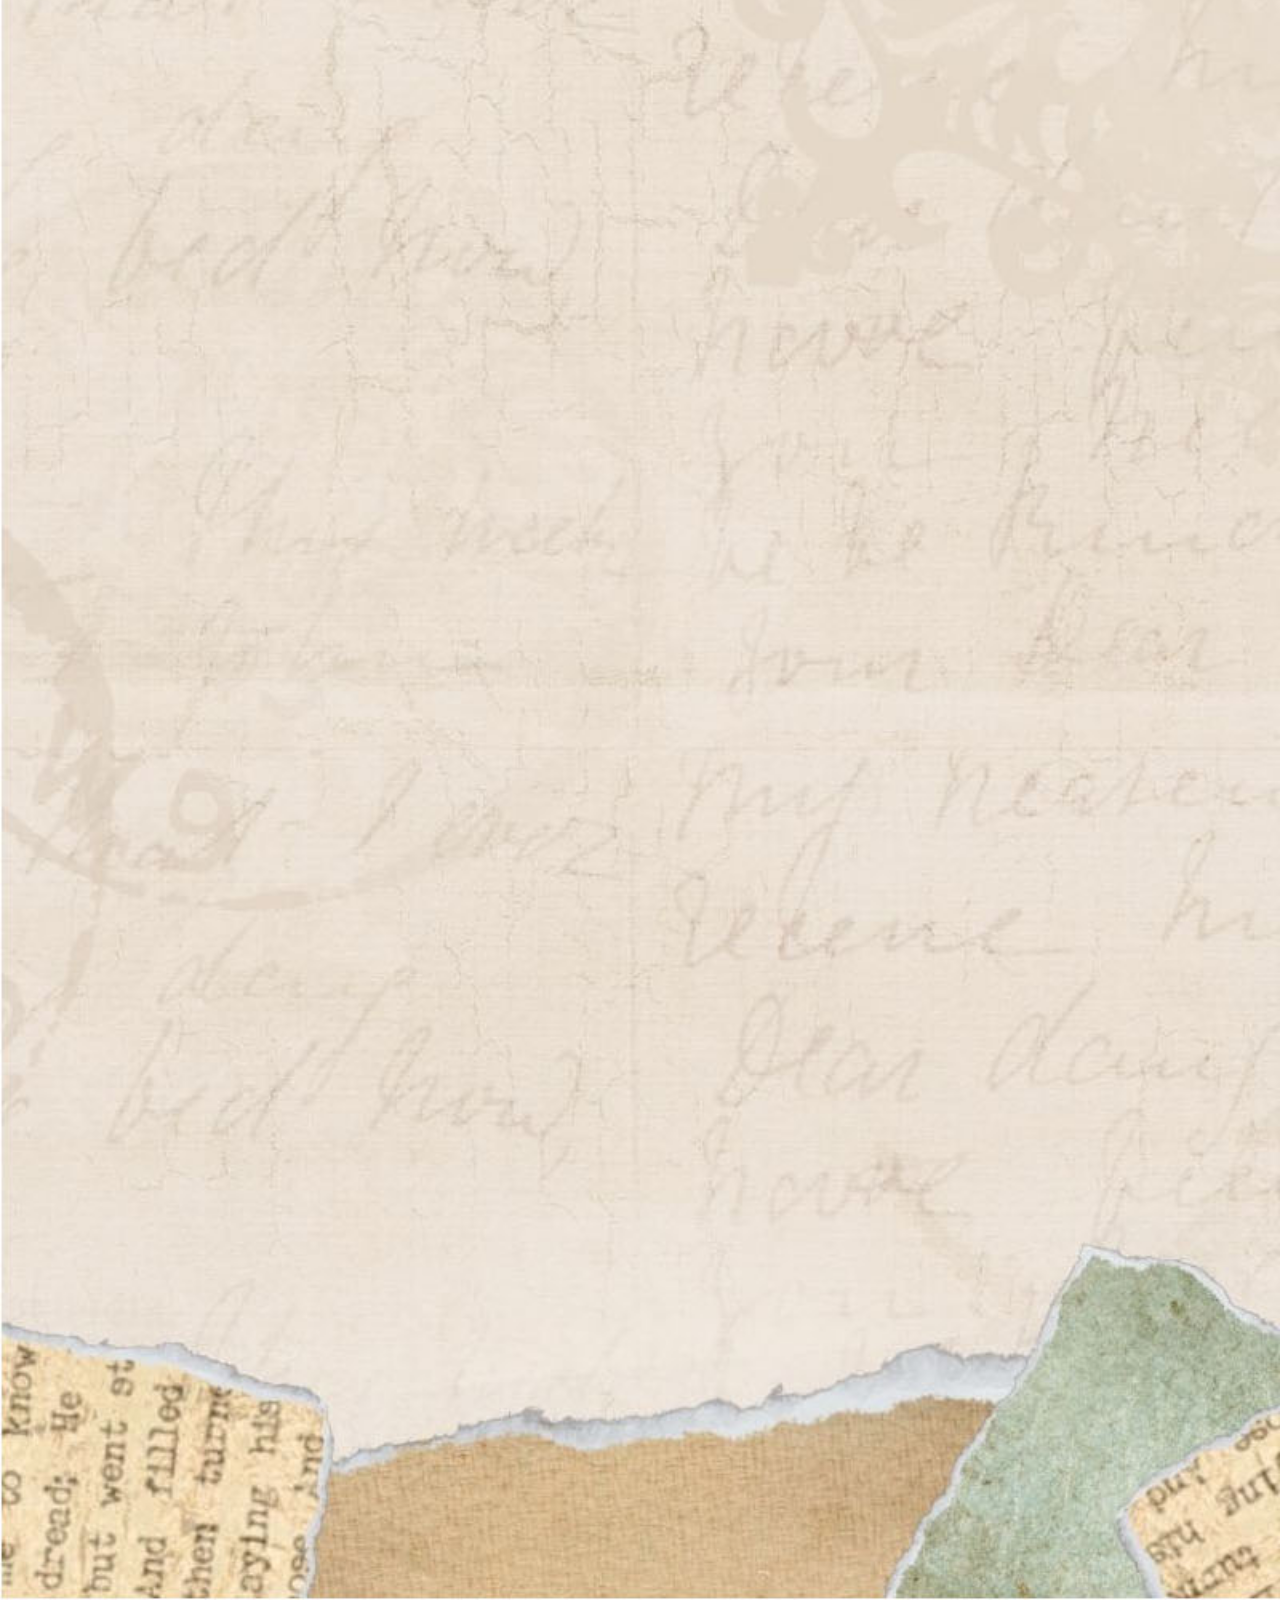
==== commit 8fd4fde5: "Update happybirthday.html" ====
--- a/html/happybirthday.html
+++ b/html/happybirthday.html
@@ -11,9 +11,9 @@
 <body>
     <div class="a35">
         <img class="bg1" src="../image/bg.jpg" alt="">
-        <img data-aos="fade-up" data-aos-duration="300" class="first" src="../image/4.png" alt="">
-        <img data-aos="fade-up" data-aos-duration="500" class="first" src="../image/5.png" alt="">
-        <img data-aos="fade-up" data-aos-duration="700" class="first" src="../image/6.png" alt="">
+        <img data-aos="fade-up" data-aos-duration="800" class="first" src="../image/4.png" alt="">
+        <img data-aos="fade-up" data-aos-duration="900" class="first" src="../image/5.png" alt="">
+        <img data-aos="fade-up" data-aos-duration="950" class="first" src="../image/6.png" alt="">
         <img data-aos="fade-up" data-aos-duration="1000" class="first" src="../image/7.png" alt="">
         <img data-aos="fade-up" data-aos-duration="1200" class="first" src="../image/8.png" alt="">
         <img data-aos="fade-up" data-aos-duration="1400" class="first" src="../image/9.png" alt="">
@@ -21,18 +21,18 @@
         <img data-aos="fade-up" data-aos-duration="1800" class="first" src="../image/11.png" alt="">
         <img data-aos="fade-up" data-aos-duration="2000" class="first" src="../image/12.png" alt="">
         <img data-aos="fade-up" data-aos-duration="2200" class="first" src="../image/13.png" alt="">
-        <img data-aos="fade-up" data-aos-duration="300" class="second" src="../image/15.png" alt="">
-        <img data-aos="fade-up" data-aos-duration="300" class="second" src="../image/16.png" alt="">
-        <img data-aos="fade-up" data-aos-duration="300" class="second" src="../image/17.png" alt="">
-        <img data-aos="fade-up" data-aos-duration="300" class="second" src="../image/18.png" alt="">
-        <img data-aos="fade-up" data-aos-duration="300" class="second" src="../image/19.png" alt="">
-        <img data-aos="fade-up" data-aos-duration="300" class="second" src="../image/20.png" alt="">
-        <img data-aos="fade-up" class="second" src="../image/21.png" alt="">
-        <img data-aos="fade-up" data-aos-duration="300" class="second" src="../image/22.png" alt="">
-        <img data-aos="fade-up" data-aos-duration="300" class="second" src="../image/23.png" alt="">
-        <img data-aos="fade-up" data-aos-duration="300" class="second" src="../image/24.png" alt="">
-        <img data-aos="fade-up" data-aos-duration="300" class="second" src="../image/25.png" alt="">
-        <img data-aos="fade-up" data-aos-duration="300" class="second" src="../image/26.png" alt="">
+        <img data-aos="fade-up" data-aos-duration="800" class="second" src="../image/15.png" alt="">
+        <img data-aos="fade-up" data-aos-duration="900" class="second" src="../image/16.png" alt="">
+        <img data-aos="fade-up" data-aos-duration="1000" class="second" src="../image/17.png" alt="">
+        <img data-aos="fade-up" data-aos-duration="1200" class="second" src="../image/18.png" alt="">
+        <img data-aos="fade-up" data-aos-duration="1400" class="second" src="../image/19.png" alt="">
+        <img data-aos="fade-up" data-aos-duration="1600" class="second" src="../image/20.png" alt="">
+        <img data-aos="fade-up" data-aos-duration="1800" class="second" src="../image/21.png" alt="">
+        <img data-aos="fade-up" data-aos-duration="2000" class="second" src="../image/22.png" alt="">
+        <img data-aos="fade-up" data-aos-duration="2200" class="second" src="../image/23.png" alt="">
+        <img data-aos="fade-up" data-aos-duration="2400" class="second" src="../image/24.png" alt="">
+        <img data-aos="fade-up" data-aos-duration="2600" class="second" src="../image/25.png" alt="">
+        <img data-aos="fade-up" data-aos-duration="3000" class="second" src="../image/26.png" alt="">
     </div>
     <script>
         AOS.init();
--- a/css/style.css
+++ b/css/style.css
@@ -40,6 +40,7 @@
     position: absolute;
     top: 0;
     left: 0;
+    width: 100%;
 }
 .a35 .first{
     position: absolute;
@@ -49,7 +50,7 @@
 }
 .a35 .second{
     position: absolute;
-    top: 2000px;
+    top: 0;
     left: 0;
     z-index: 1000;
 }
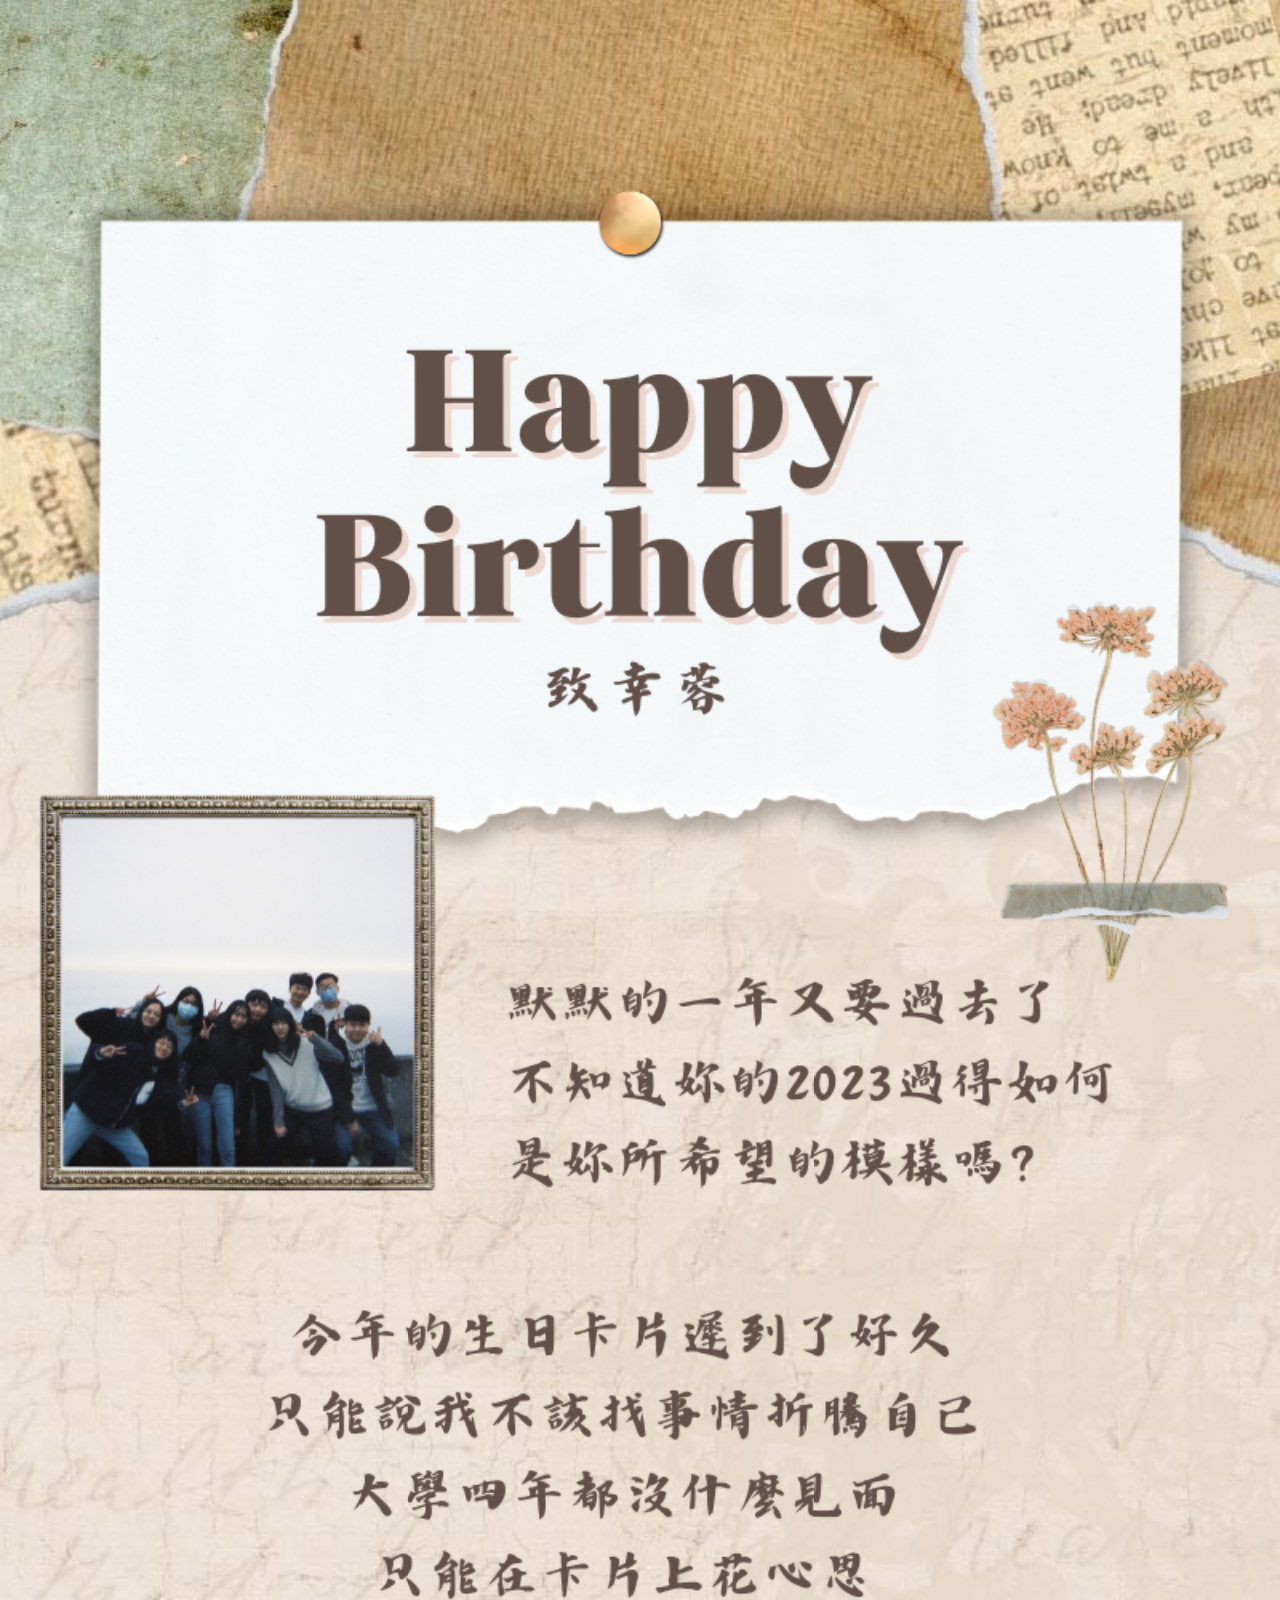
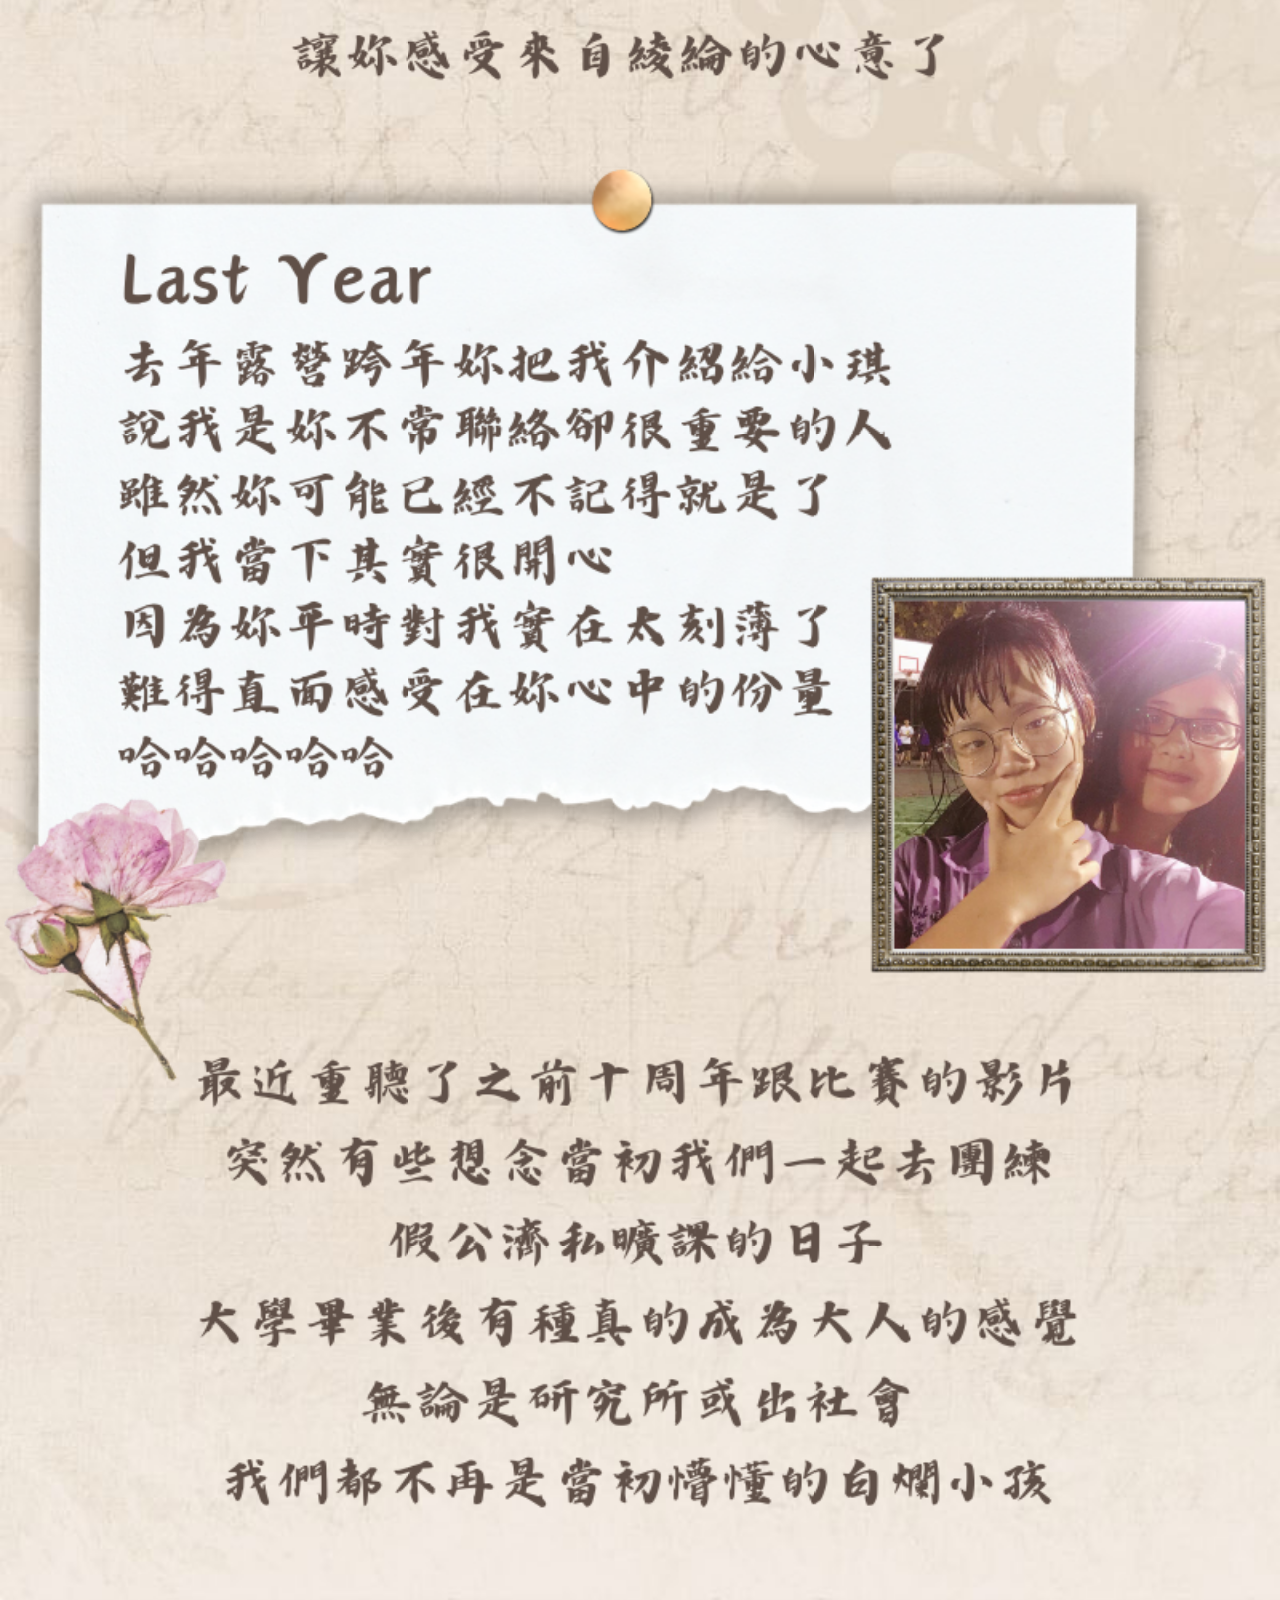
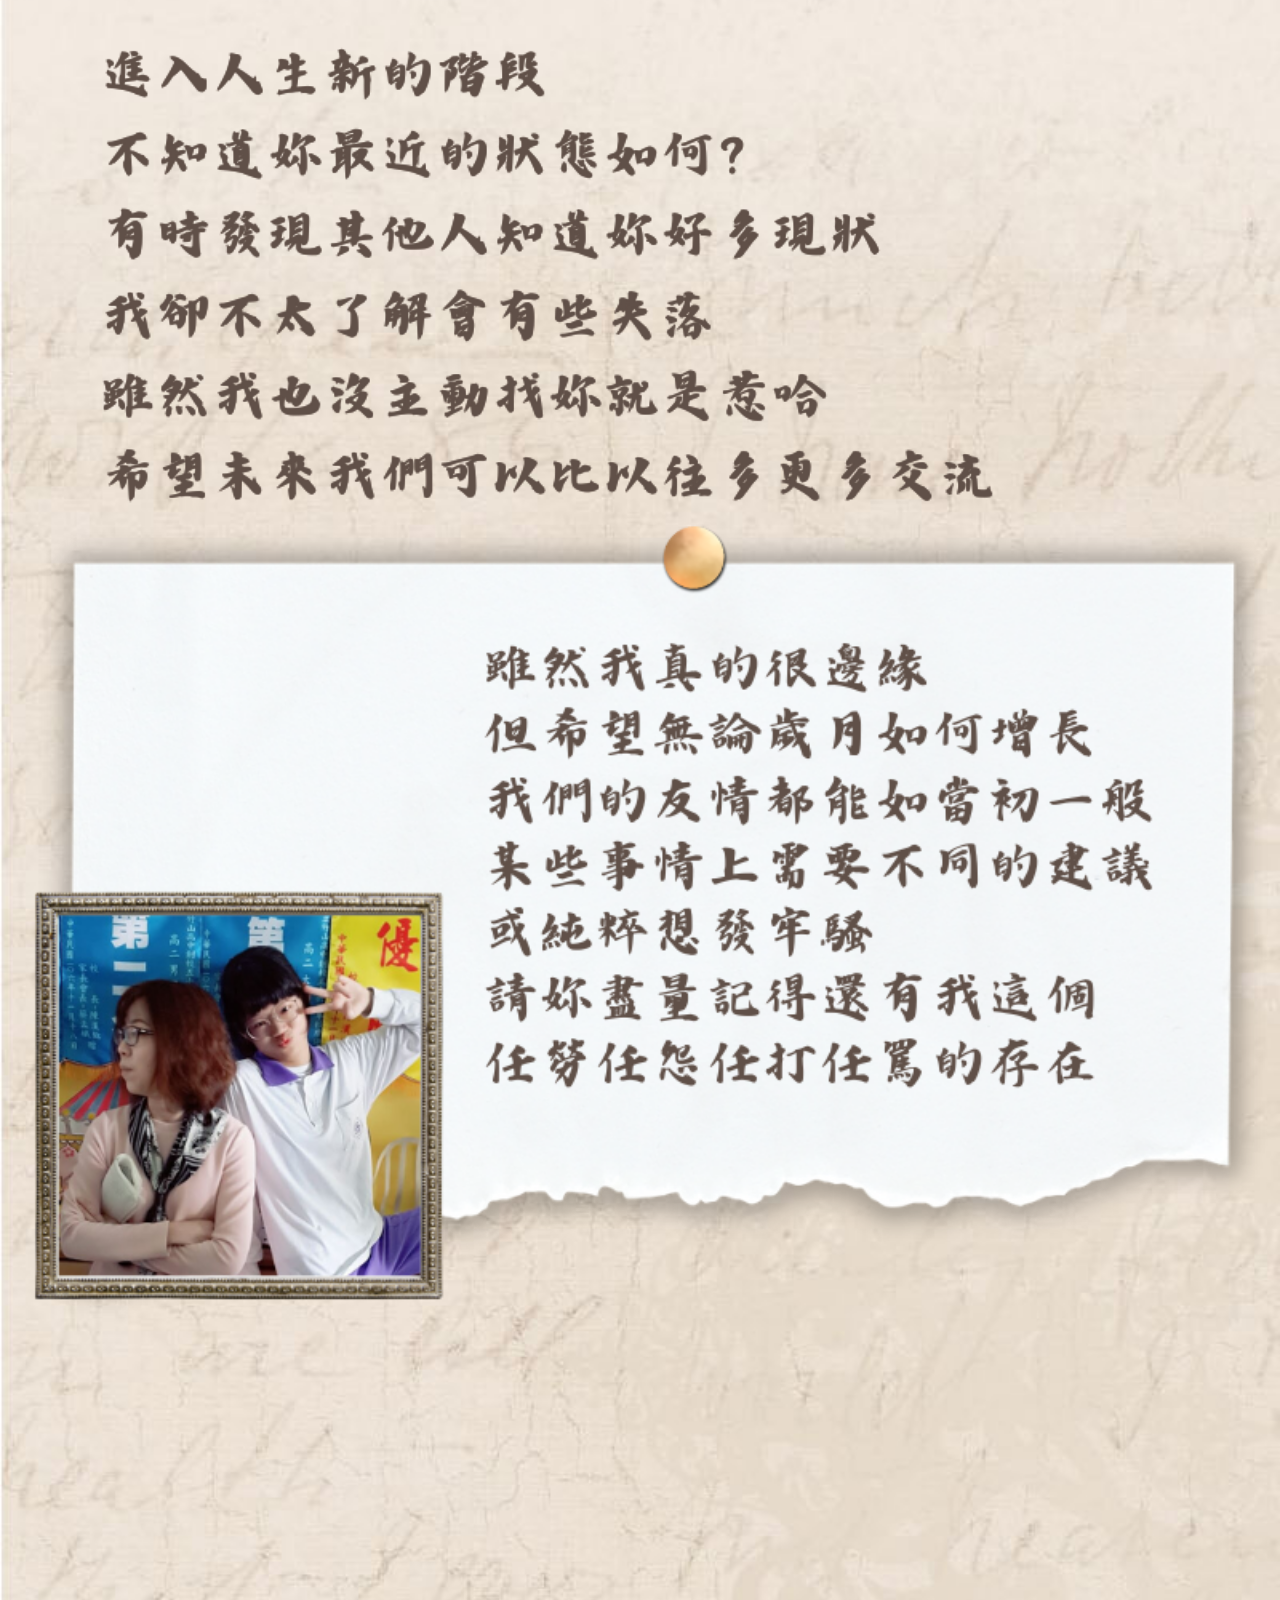
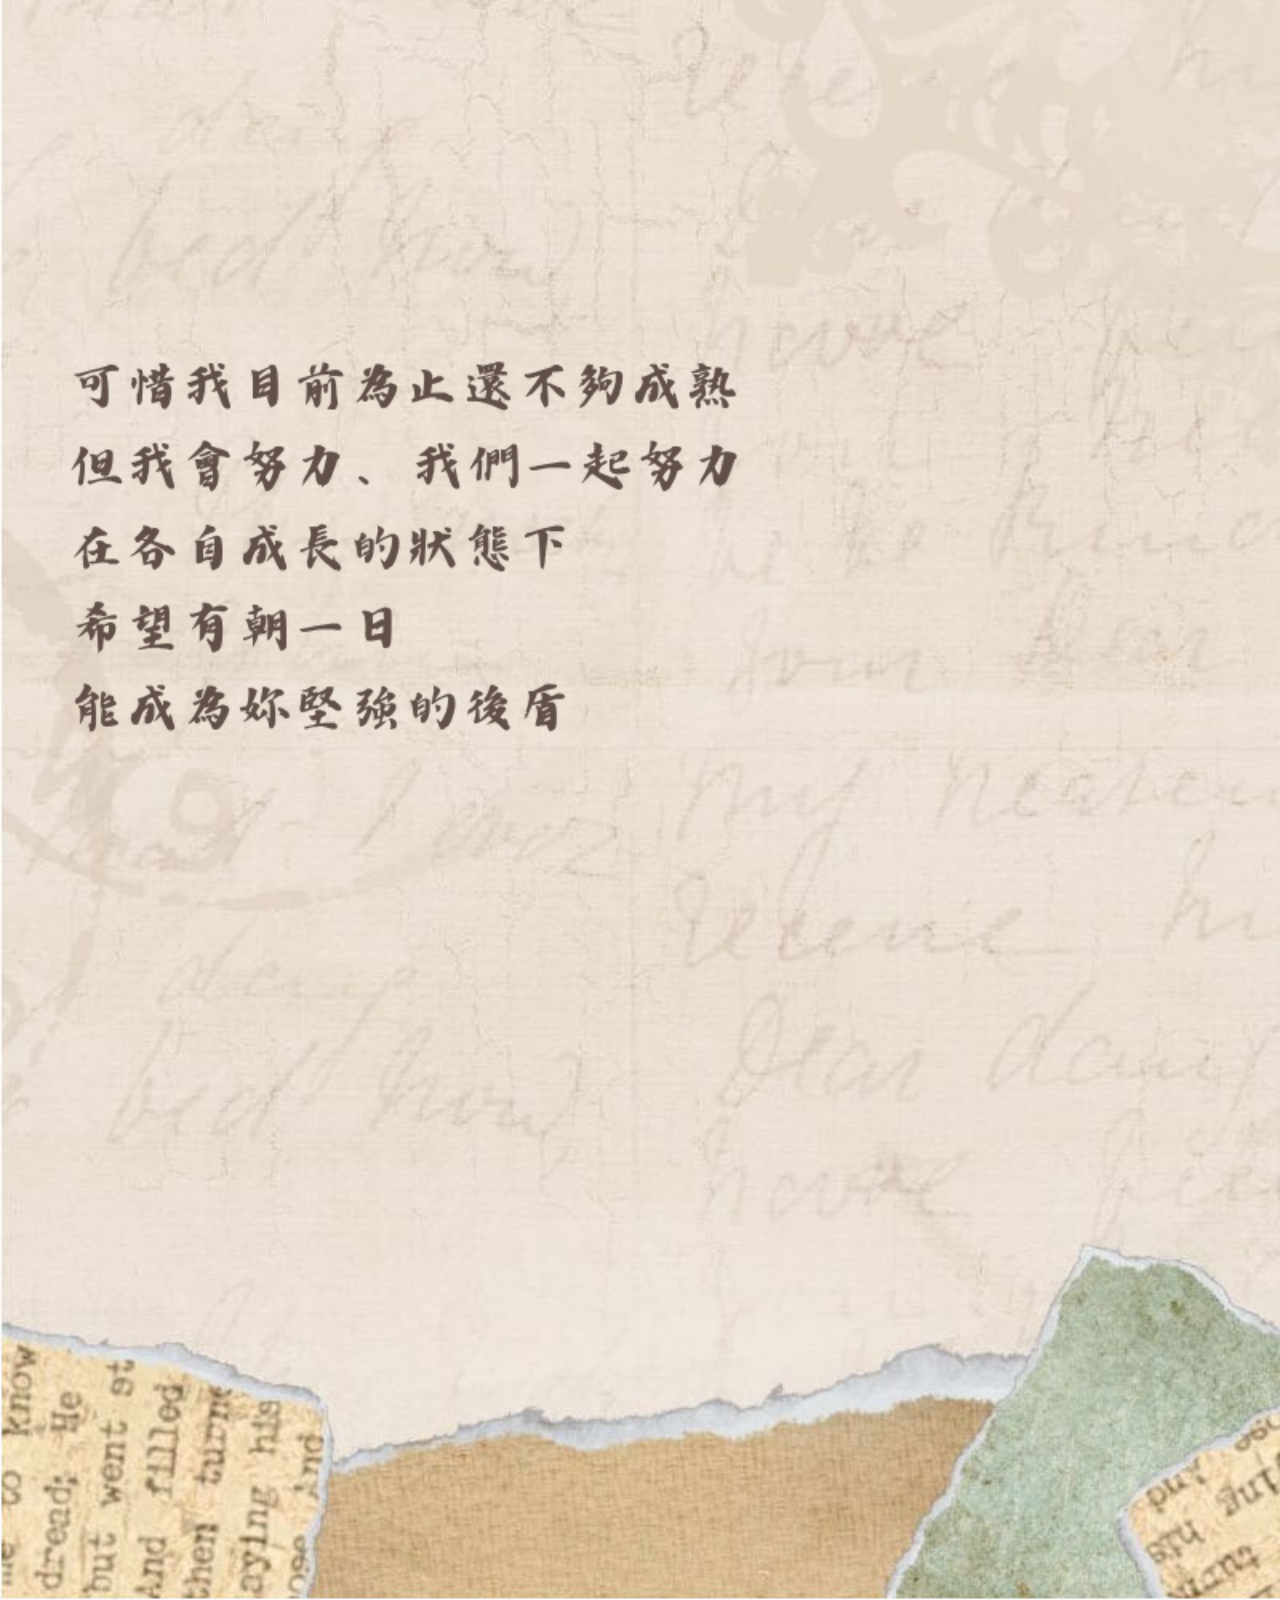
==== commit 19be78bf: "Update happybirthday.html" ====
--- a/html/happybirthday.html
+++ b/html/happybirthday.html
@@ -21,17 +21,17 @@
         <img data-aos="fade-up" data-aos-duration="1800" class="first" src="../image/11.png" alt="">
         <img data-aos="fade-up" data-aos-duration="2000" class="first" src="../image/12.png" alt="">
         <img data-aos="fade-up" data-aos-duration="2200" class="first" src="../image/13.png" alt="">
-        <img data-aos="fade-up" data-aos-duration="800" class="second" src="../image/15.png" alt="">
-        <img data-aos="fade-up" data-aos-duration="900" class="second" src="../image/16.png" alt="">
-        <img data-aos="fade-up" data-aos-duration="1000" class="second" src="../image/17.png" alt="">
-        <img data-aos="fade-up" data-aos-duration="1200" class="second" src="../image/18.png" alt="">
-        <img data-aos="fade-up" data-aos-duration="1400" class="second" src="../image/19.png" alt="">
-        <img data-aos="fade-up" data-aos-duration="1600" class="second" src="../image/20.png" alt="">
-        <img data-aos="fade-up" data-aos-duration="1800" class="second" src="../image/21.png" alt="">
-        <img data-aos="fade-up" data-aos-duration="2000" class="second" src="../image/22.png" alt="">
-        <img data-aos="fade-up" data-aos-duration="2200" class="second" src="../image/23.png" alt="">
-        <img data-aos="fade-up" data-aos-duration="2400" class="second" src="../image/24.png" alt="">
-        <img data-aos="fade-up" data-aos-duration="2600" class="second" src="../image/25.png" alt="">
+        <img data-aos="fade-up" data-aos-duration="2400" class="second" src="../image/15.png" alt="">
+        <img data-aos="fade-up" data-aos-duration="2600" class="second" src="../image/16.png" alt="">
+        <img data-aos="fade-up" data-aos-duration="2800" class="second" src="../image/17.png" alt="">
+        <img data-aos="fade-up" data-aos-duration="3000" class="second" src="../image/18.png" alt="">
+        <img data-aos="fade-up" data-aos-duration="3000" class="second" src="../image/19.png" alt="">
+        <img data-aos="fade-up" data-aos-duration="3000" class="second" src="../image/20.png" alt="">
+        <img data-aos="fade-up" data-aos-duration="3000" class="second" src="../image/21.png" alt="">
+        <img data-aos="fade-up" data-aos-duration="3000" class="second" src="../image/22.png" alt="">
+        <img data-aos="fade-up" data-aos-duration="3000" class="second" src="../image/23.png" alt="">
+        <img data-aos="fade-up" data-aos-duration="3000" class="second" src="../image/24.png" alt="">
+        <img data-aos="fade-up" data-aos-duration="3000" class="second" src="../image/25.png" alt="">
         <img data-aos="fade-up" data-aos-duration="3000" class="second" src="../image/26.png" alt="">
     </div>
     <script>
--- a/css/style.css
+++ b/css/style.css
@@ -47,10 +47,12 @@
     top: 0;
     left: 0;
     z-index: 1000;
+    width: 100%;
 }
 .a35 .second{
     position: absolute;
     top: 0;
     left: 0;
     z-index: 1000;
+    width: 100%;
 }
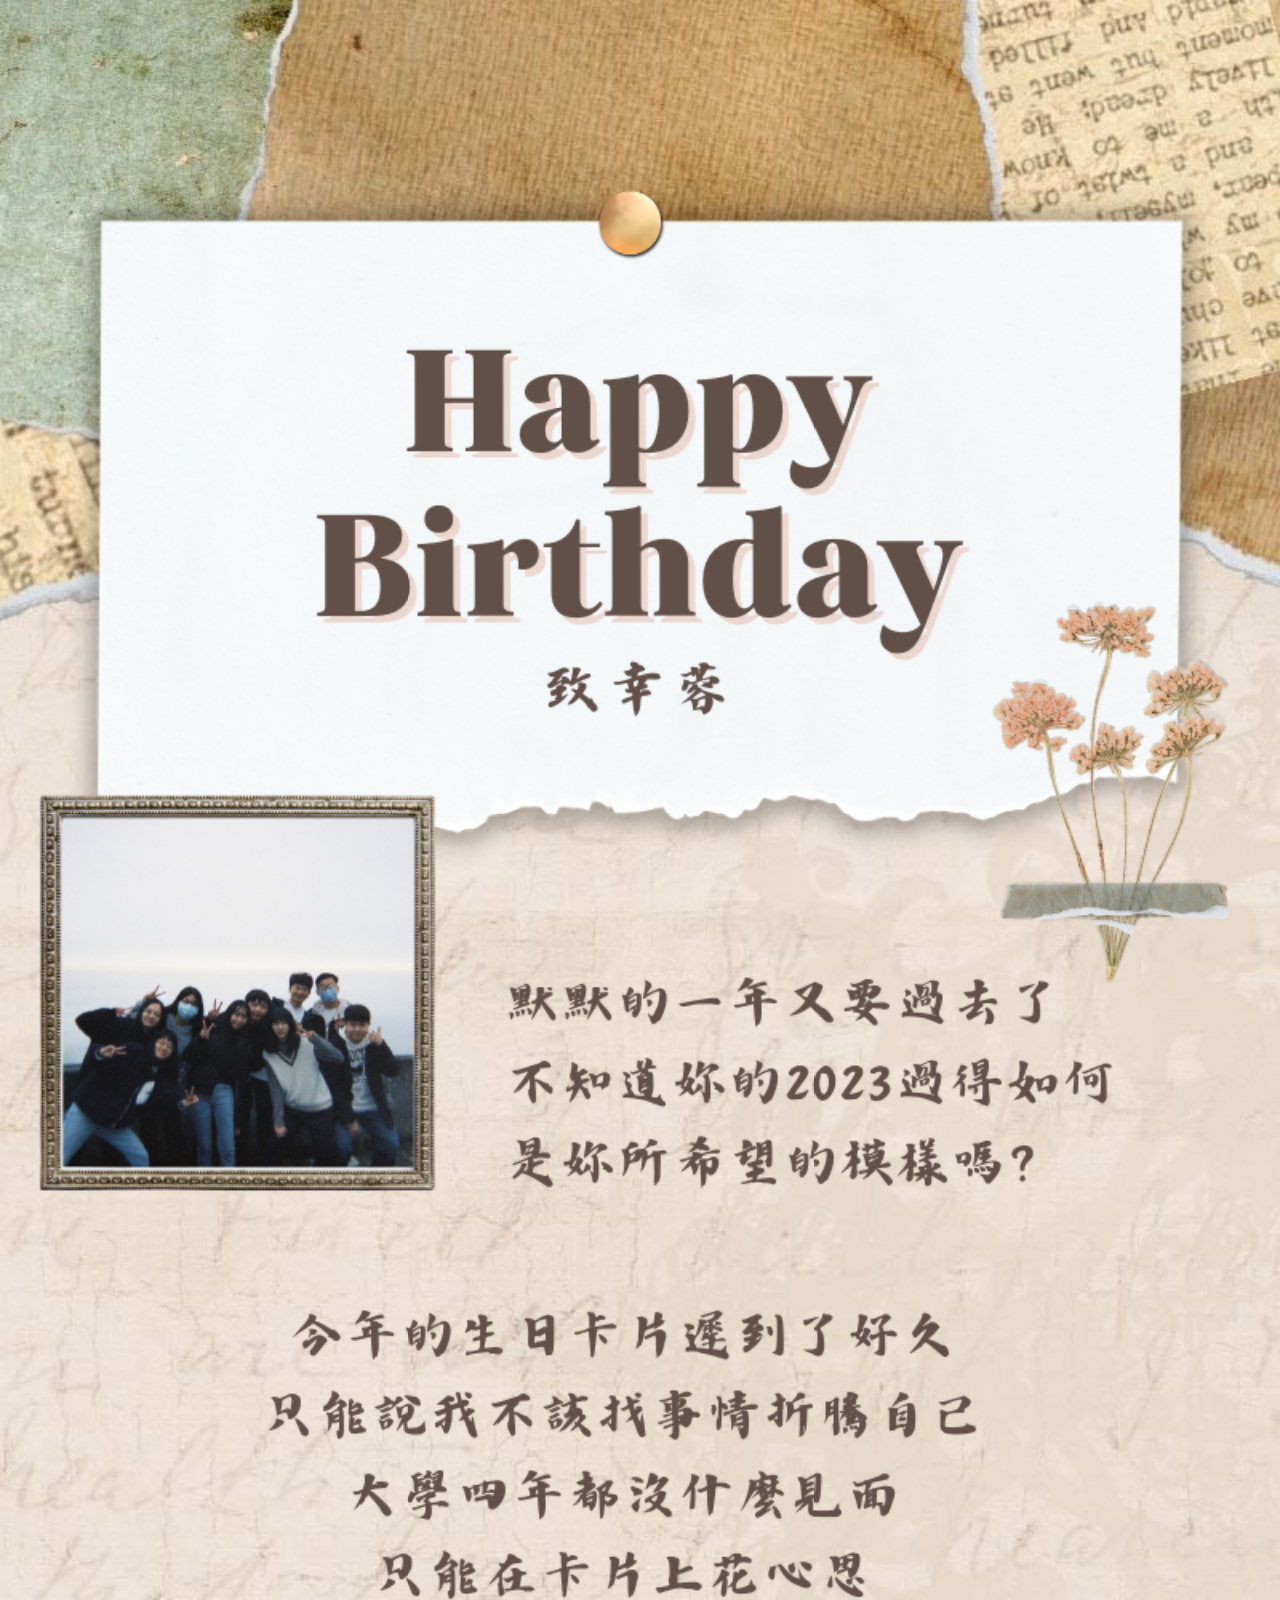
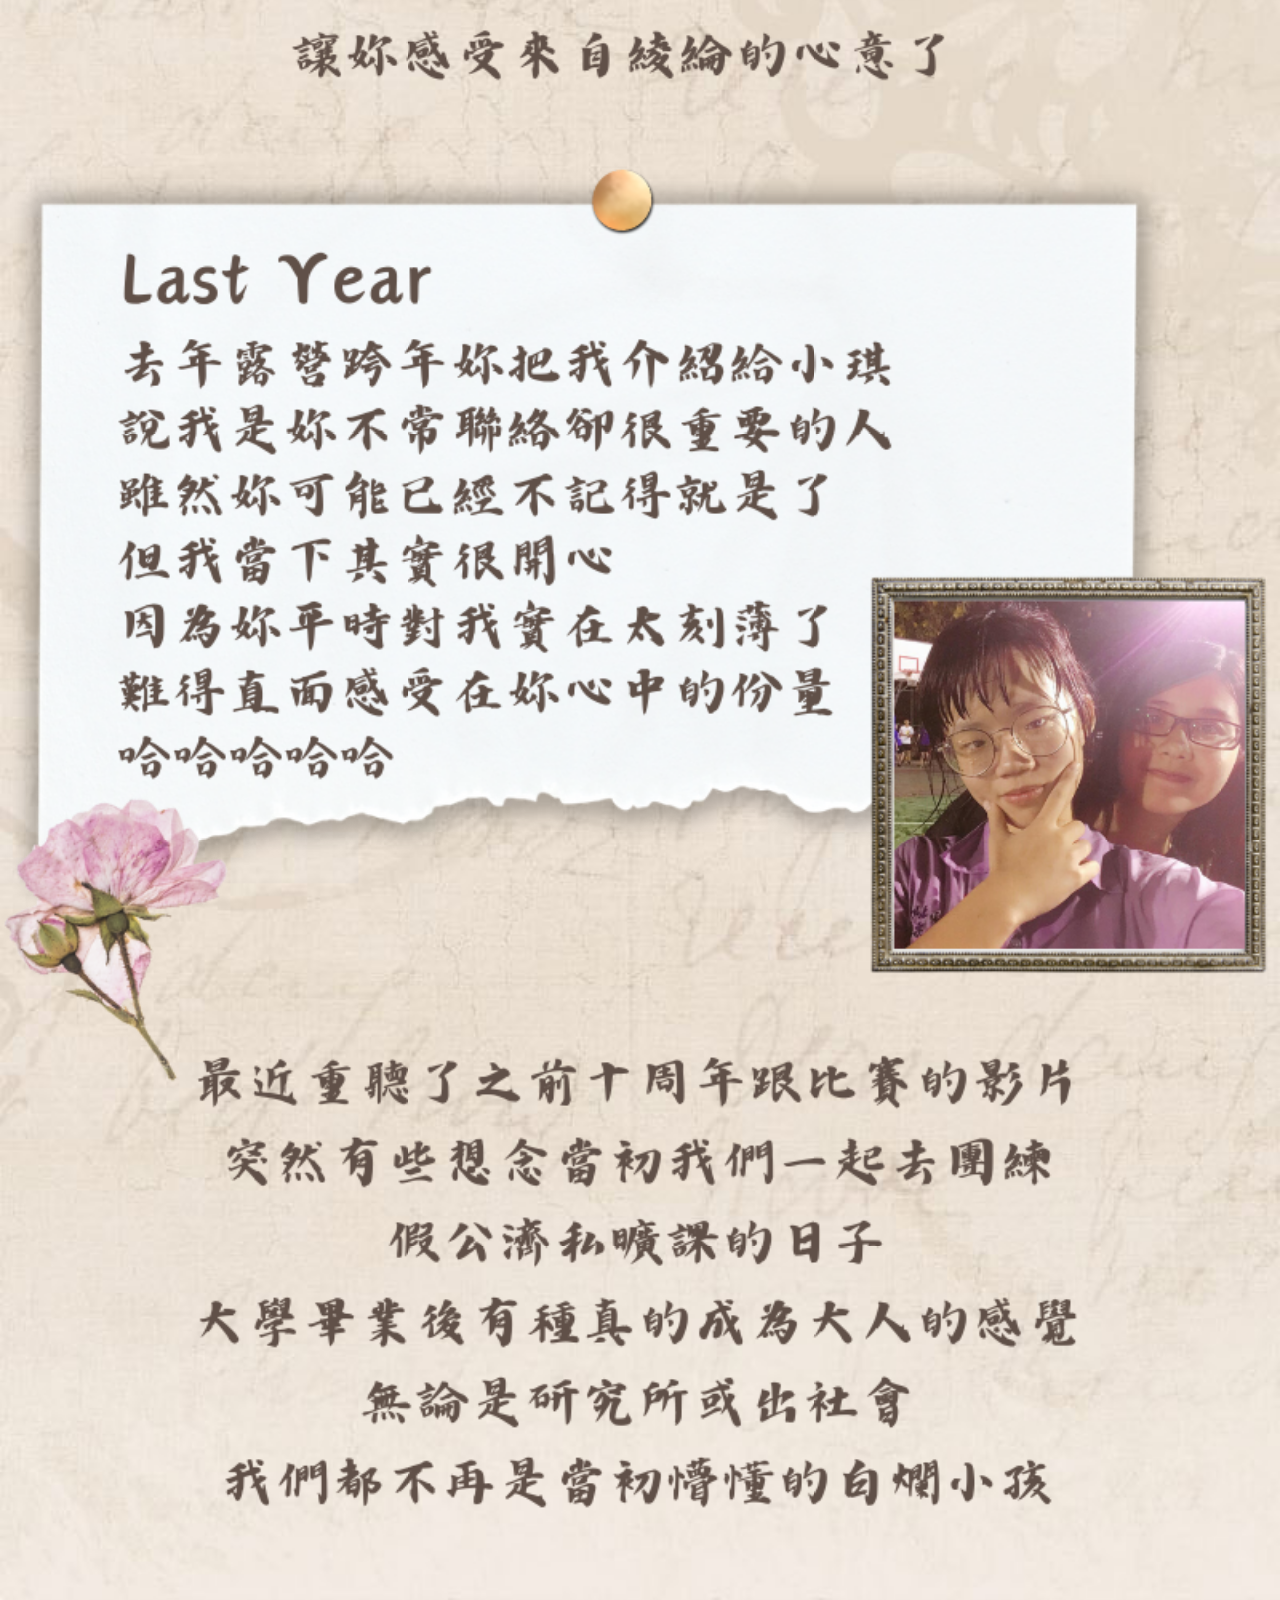
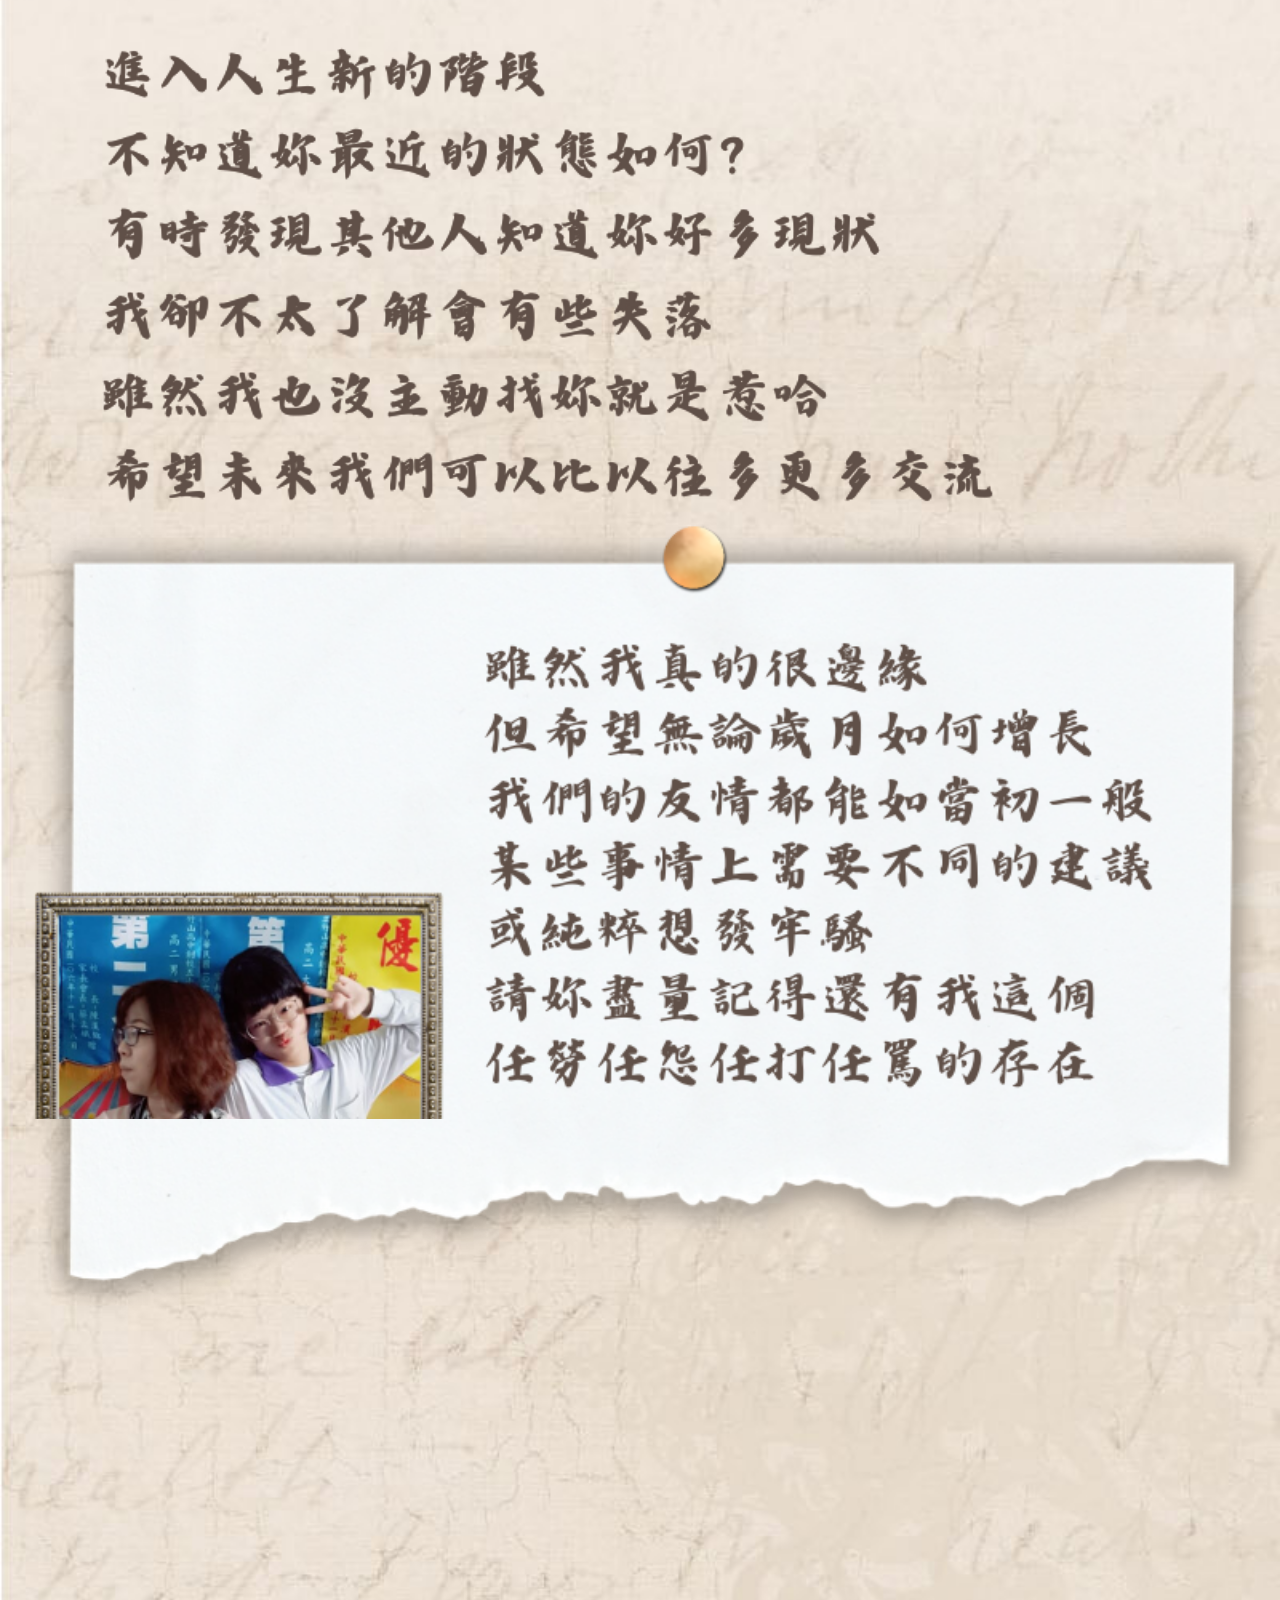
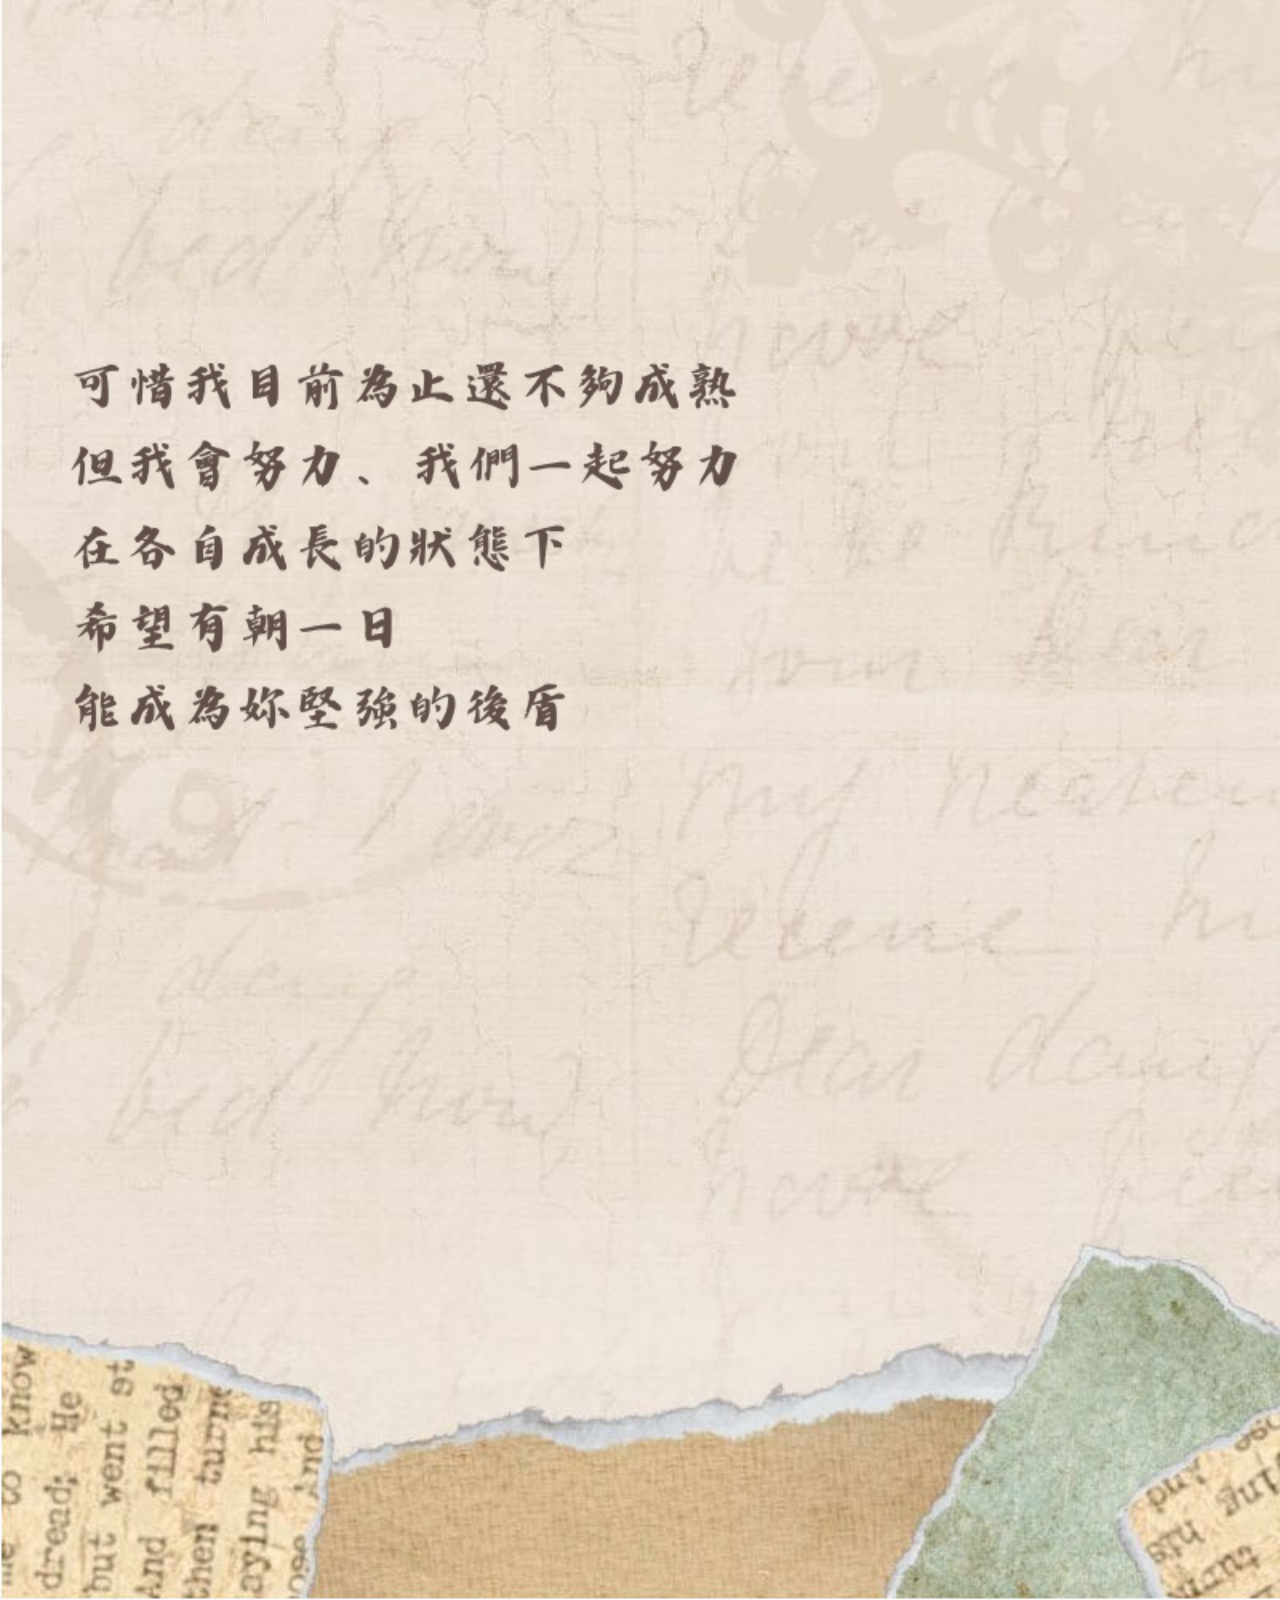
==== commit 9bcfdb1b: "Update happybirthday.html" ====
--- a/html/happybirthday.html
+++ b/html/happybirthday.html
@@ -11,19 +11,19 @@
 <body>
     <div class="a35">
         <img class="bg1" src="../image/bg.jpg" alt="">
-        <img data-aos="fade-up" data-aos-duration="800" class="first" src="../image/4.png" alt="">
-        <img data-aos="fade-up" data-aos-duration="900" class="first" src="../image/5.png" alt="">
-        <img data-aos="fade-up" data-aos-duration="950" class="first" src="../image/6.png" alt="">
-        <img data-aos="fade-up" data-aos-duration="1000" class="first" src="../image/7.png" alt="">
-        <img data-aos="fade-up" data-aos-duration="1200" class="first" src="../image/8.png" alt="">
-        <img data-aos="fade-up" data-aos-duration="1400" class="first" src="../image/9.png" alt="">
-        <img data-aos="fade-up" data-aos-duration="1600" class="first" src="../image/10.png" alt="">
-        <img data-aos="fade-up" data-aos-duration="1800" class="first" src="../image/11.png" alt="">
-        <img data-aos="fade-up" data-aos-duration="2000" class="first" src="../image/12.png" alt="">
-        <img data-aos="fade-up" data-aos-duration="2200" class="first" src="../image/13.png" alt="">
-        <img data-aos="fade-up" data-aos-duration="2400" class="second" src="../image/15.png" alt="">
-        <img data-aos="fade-up" data-aos-duration="2600" class="second" src="../image/16.png" alt="">
-        <img data-aos="fade-up" data-aos-duration="2800" class="second" src="../image/17.png" alt="">
+        <img data-aos="fade-up" data-aos-duration="1200" class="first" src="../image/4.png" alt="">
+        <img data-aos="fade-up" data-aos-duration="1400" class="first" src="../image/5.png" alt="">
+        <img data-aos="fade-up" data-aos-duration="1600" class="first" src="../image/6.png" alt="">
+        <img data-aos="fade-up" data-aos-duration="1800" class="first" src="../image/7.png" alt="">
+        <img data-aos="fade-up" data-aos-duration="2000" class="first" src="../image/8.png" alt="">
+        <img data-aos="fade-up" data-aos-duration="2200" class="first" src="../image/9.png" alt="">
+        <img data-aos="fade-up" data-aos-duration="2400" class="first" src="../image/10.png" alt="">
+        <img data-aos="fade-up" data-aos-duration="2600" class="first" src="../image/11.png" alt="">
+        <img data-aos="fade-up" data-aos-duration="2800" class="first" src="../image/12.png" alt="">
+        <img data-aos="fade-up" data-aos-duration="3000" class="first" src="../image/13.png" alt="">
+        <img data-aos="fade-up" data-aos-duration="3000" class="second" src="../image/15.png" alt="">
+        <img data-aos="fade-up" data-aos-duration="3000" class="second" src="../image/16.png" alt="">
+        <img data-aos="fade-up" data-aos-duration="3000" class="second" src="../image/17.png" alt="">
         <img data-aos="fade-up" data-aos-duration="3000" class="second" src="../image/18.png" alt="">
         <img data-aos="fade-up" data-aos-duration="3000" class="second" src="../image/19.png" alt="">
         <img data-aos="fade-up" data-aos-duration="3000" class="second" src="../image/20.png" alt="">
